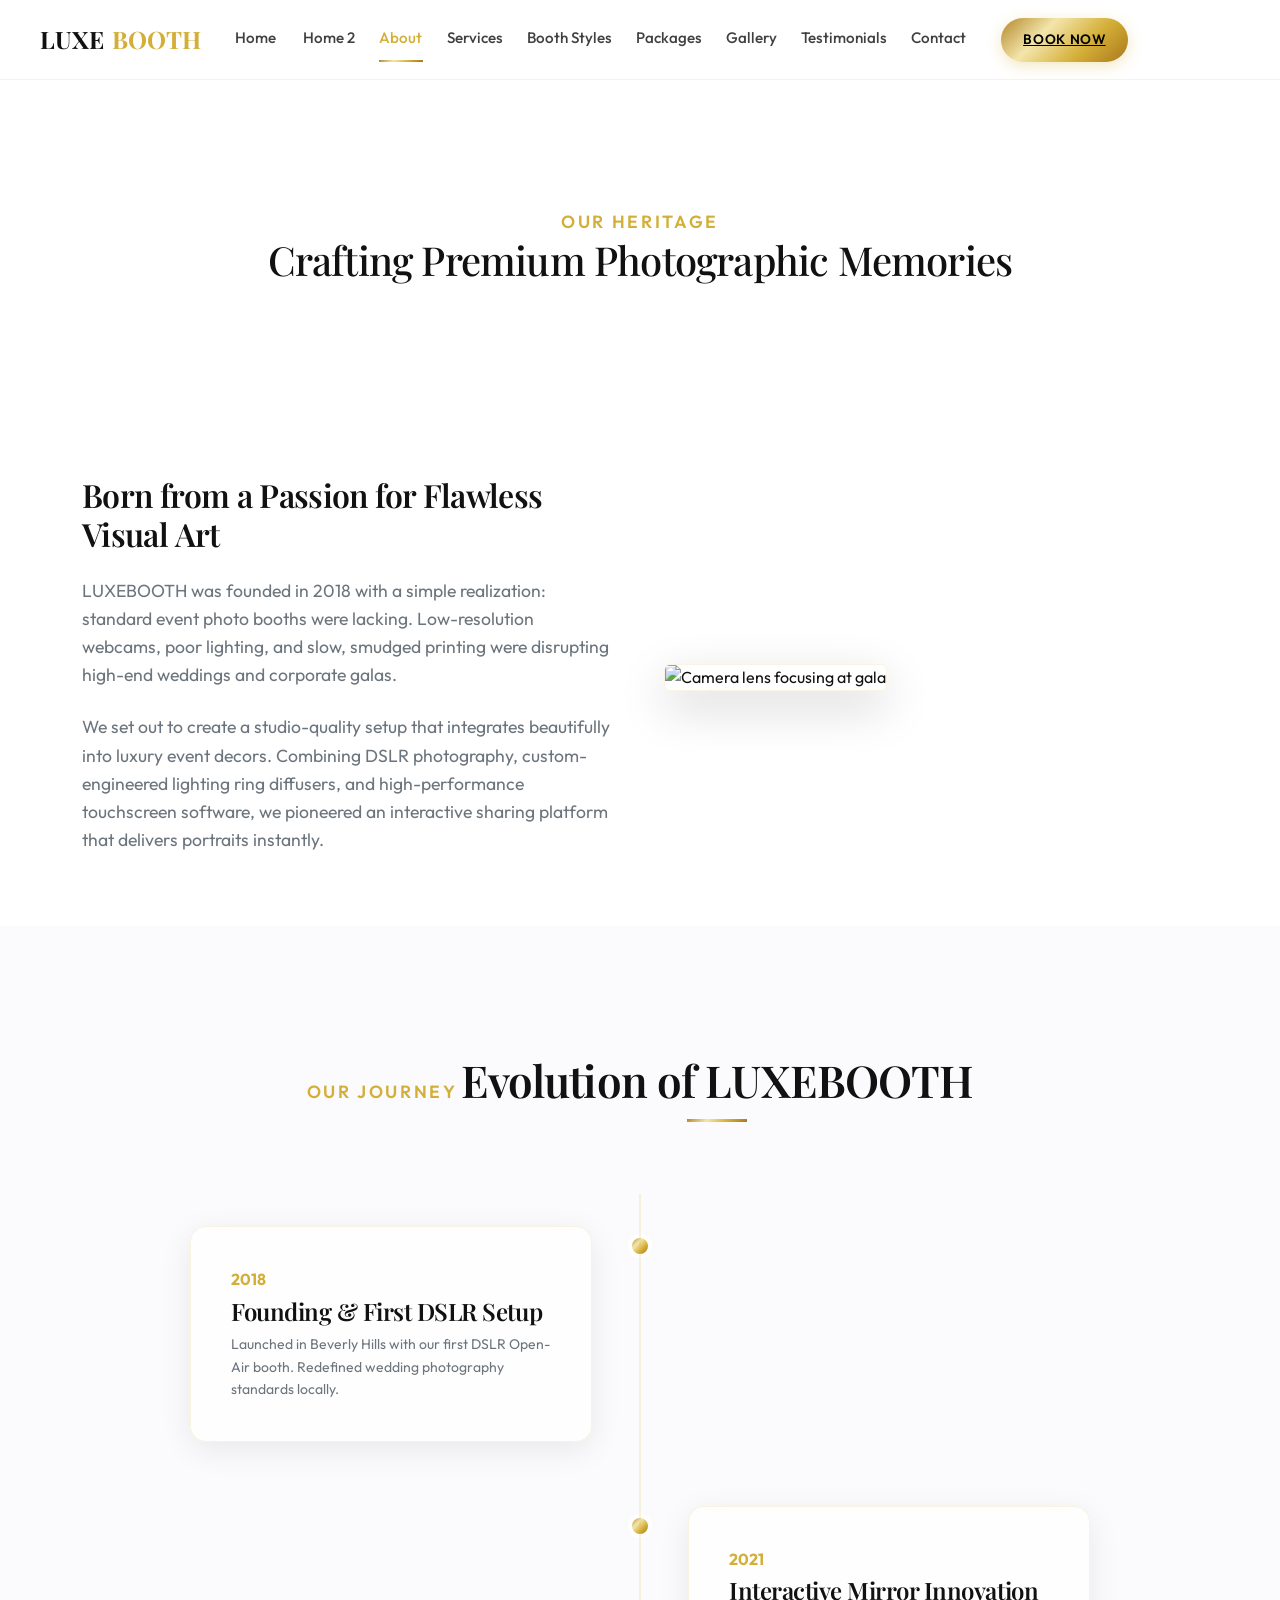
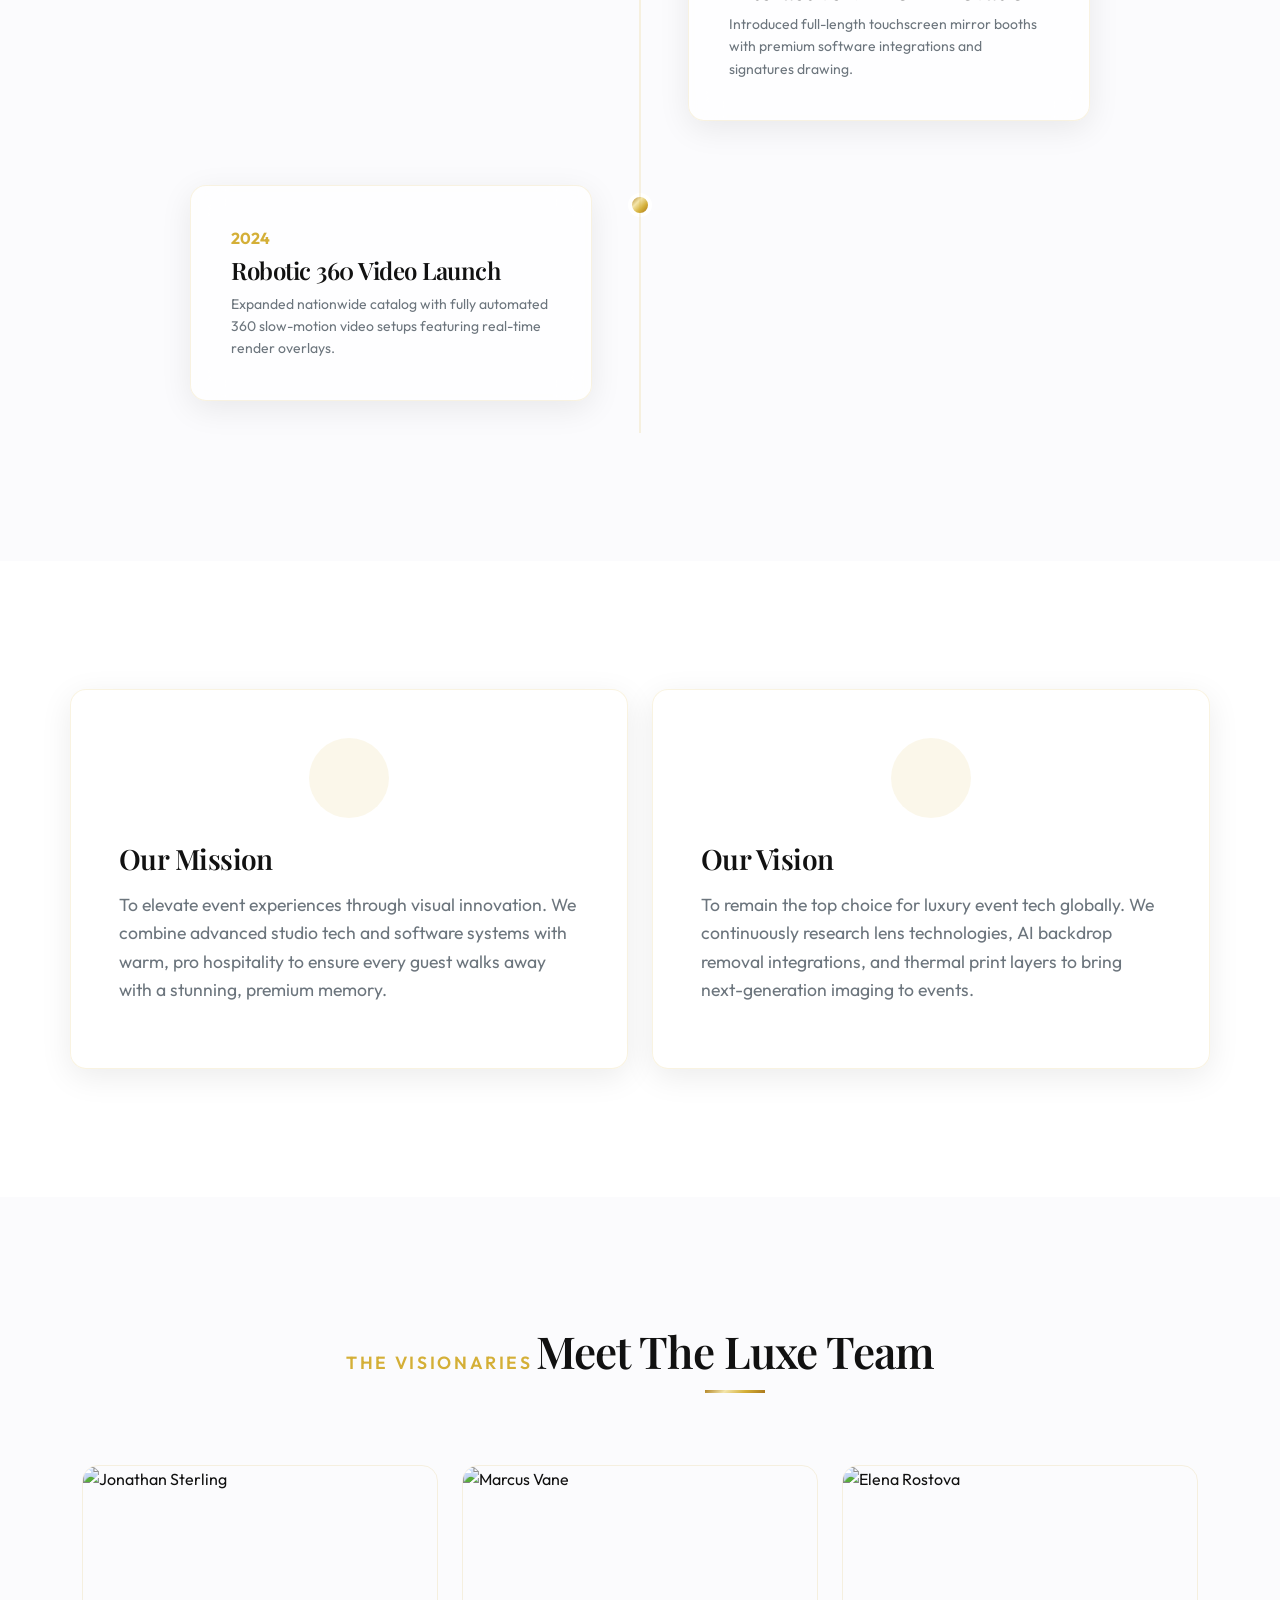
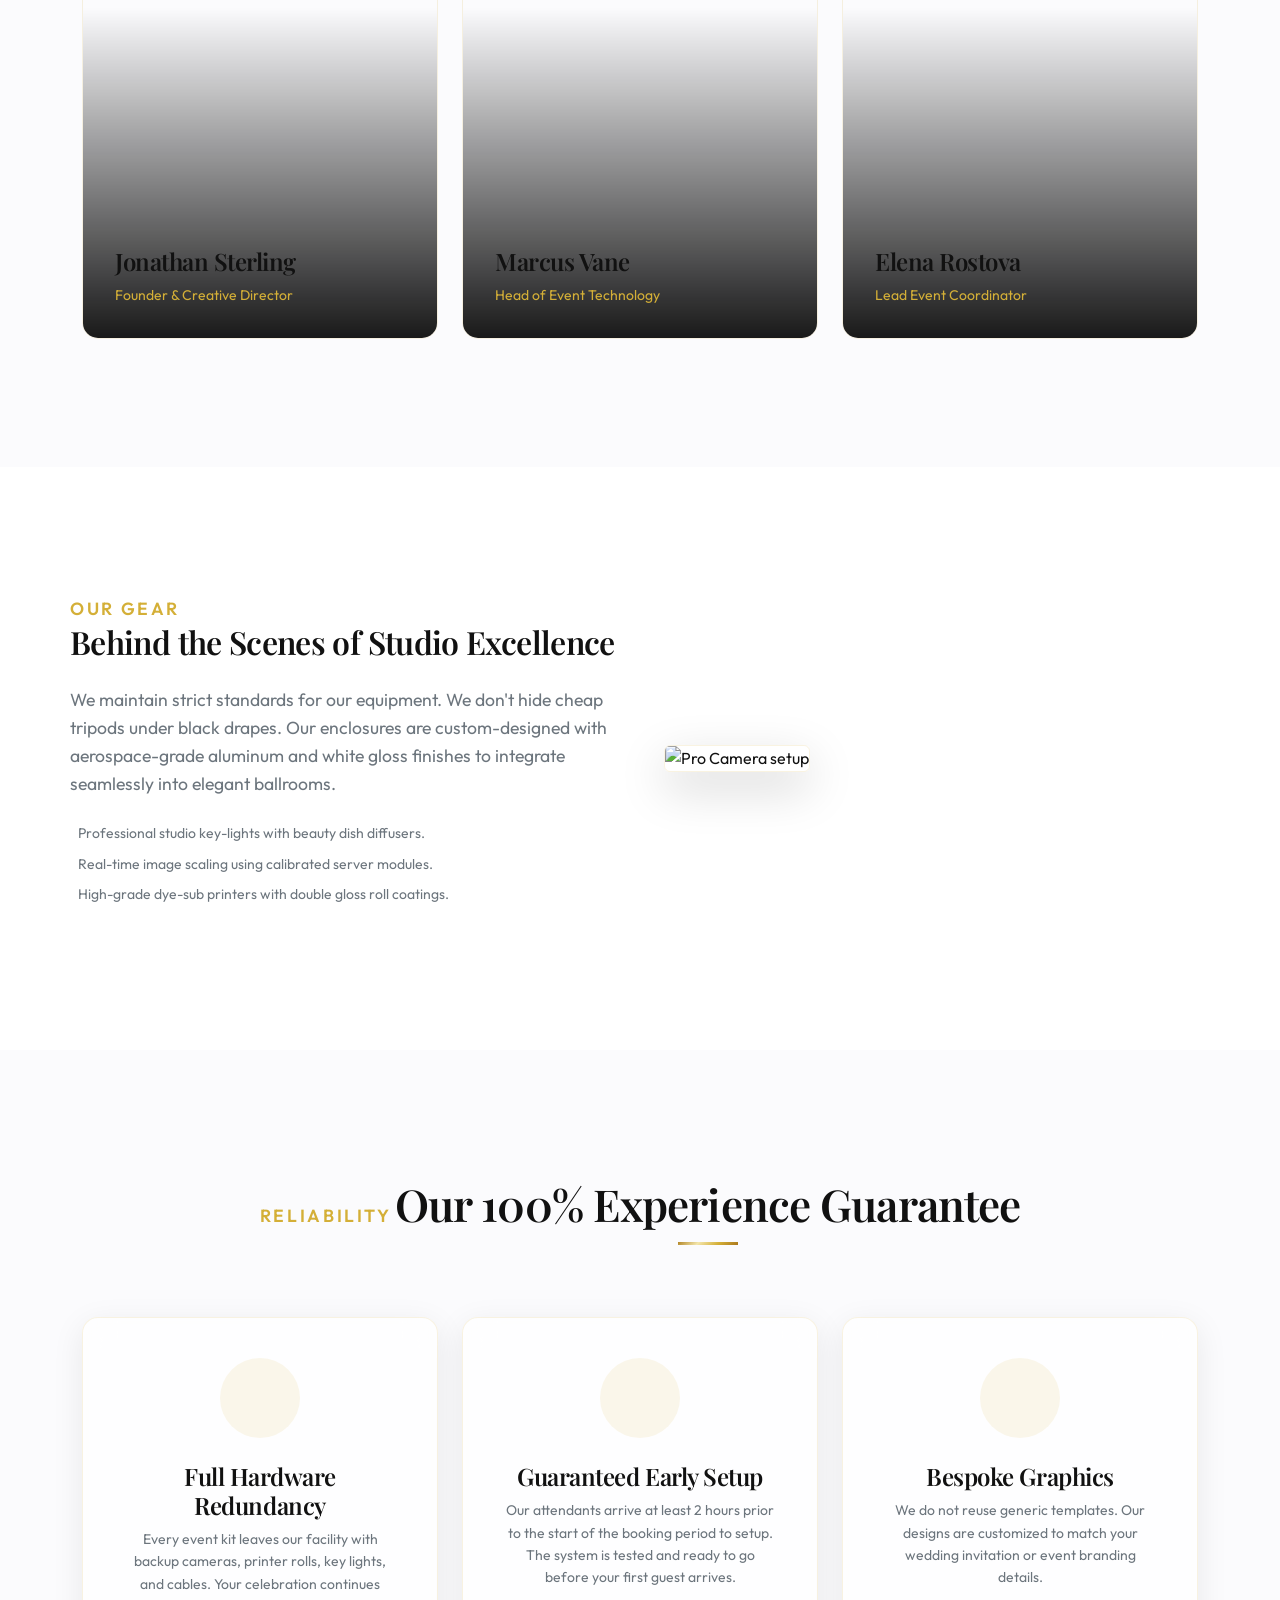
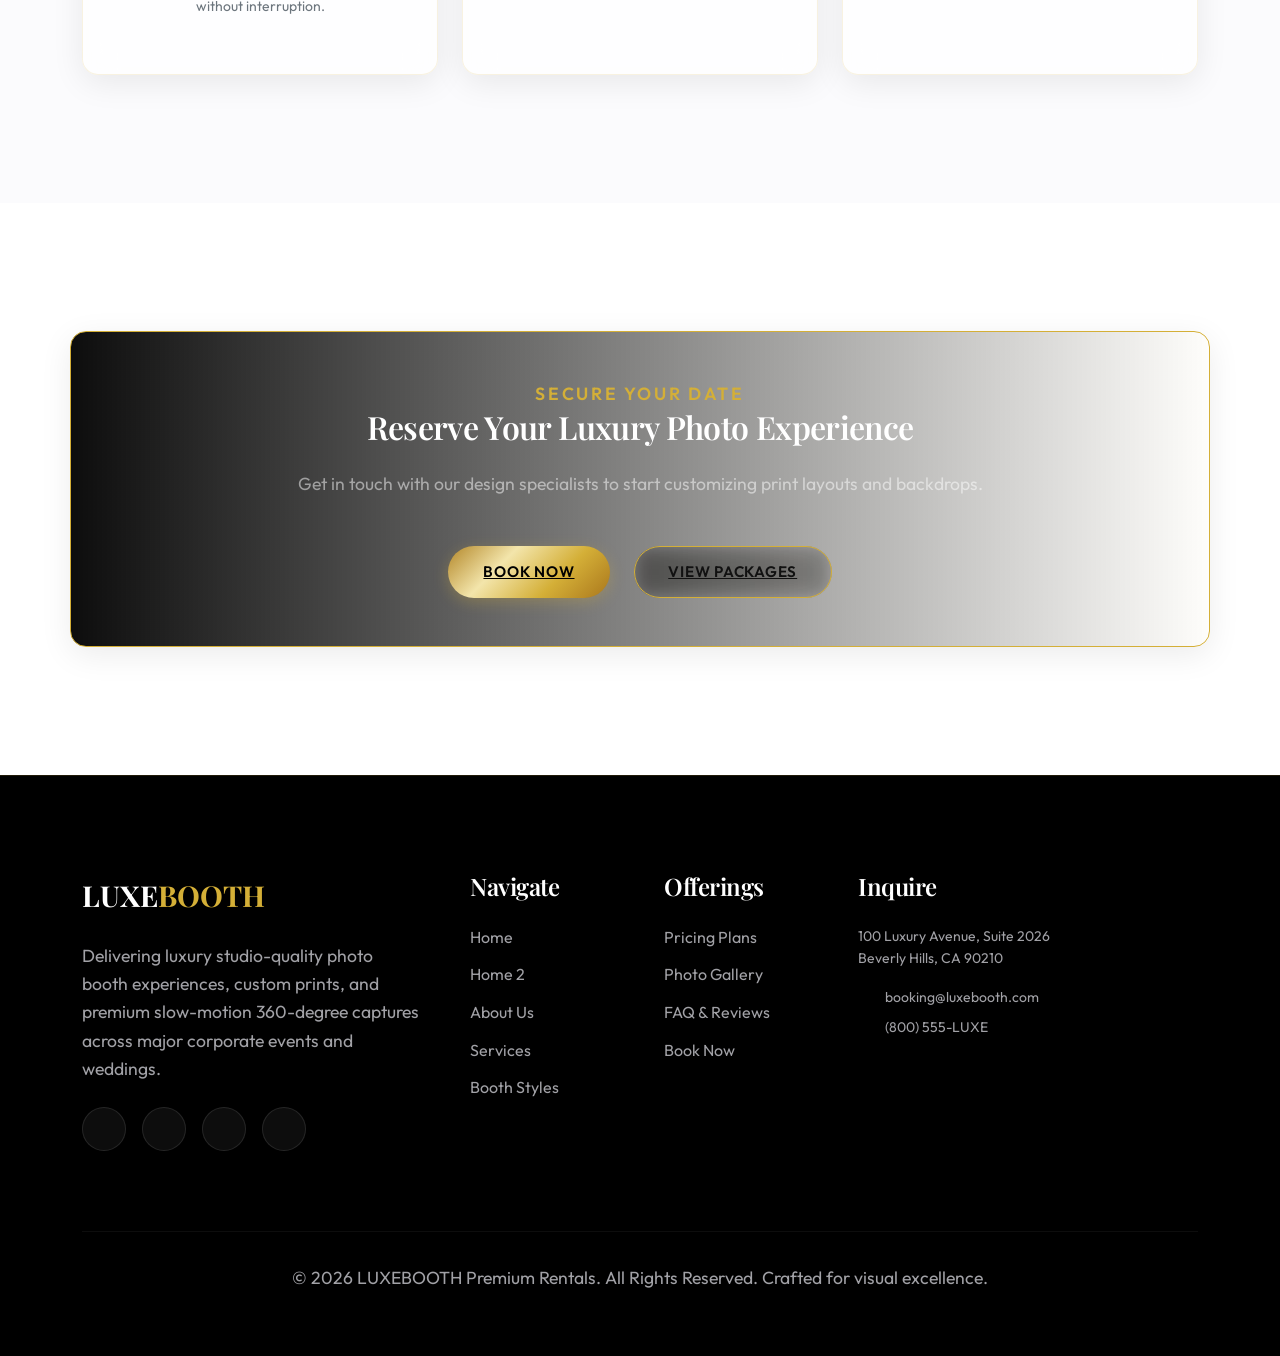
==== about.html @ f750d662 "SDV" ====
<!DOCTYPE html>
<html lang="en" dir="ltr">
<head>
  <meta charset="UTF-8">
  <meta name="viewport" content="width=device-width, initial-scale=1.0">
  <title>About Us | LUXEBOOTH Premium Photo Booths</title>
  <meta name="description" content="Learn more about our luxury brand. Bringing high-fidelity DSLR photography, bespoke layouts, and premium host services to elite global events.">
  <link rel="icon" type="image/svg+xml" href="data:image/svg+xml,<svg xmlns=%22http://www.w3.org/2000/svg%22 viewBox=%220 0 24 24%22 fill=%22none%22 stroke=%22%23d4af37%22 stroke-width=%222%22 stroke-linecap=%22round%22 stroke-linejoin=%22round%22><path d=%22M14.5 4h-5L7 7H4a2 2 0 0 0-2 2v9a2 2 0 0 0 2 2h16a2 2 0 0 0 2-2V9a2 2 0 0 0-2-2h-3l-2.5-3z%22/><circle cx=%2212%22 cy=%2213%22 r=%223%22/></svg>">
  
  <!-- CSS Library CDNs -->
  <link href="https://cdn.jsdelivr.net/npm/bootstrap@5.3.3/dist/css/bootstrap.min.css" rel="stylesheet">
  <link href="https://cdn.jsdelivr.net/npm/aos@2.3.4/dist/aos.css" rel="stylesheet">
  <link href="https://cdn.jsdelivr.net/npm/swiper@11.1.1/swiper-bundle.min.css" rel="stylesheet">
  
  <!-- Core Styles -->
  <link href="css/style.css" rel="stylesheet">
  
  <style>
    .team-member-card {
      position: relative;
      border-radius: var(--border-radius-lg);
      border: 1px solid var(--border-glass);
      overflow: hidden;
      aspect-ratio: 3/4;
    }
    .team-member-card img {
      width: 100%;
      height: 100%;
      object-fit: cover;
      transition: var(--transition-smooth);
    }
    .team-member-overlay {
      position: absolute;
      top: 0;
      left: 0;
      width: 100%;
      height: 100%;
      background: linear-gradient(to top, rgba(0,0,0,0.9), transparent 70%);
      display: flex;
      flex-direction: column;
      justify-content: flex-end;
      padding: 2rem;
      color: #ffffff;
      transition: var(--transition-smooth);
    }
    .team-member-card:hover img {
      transform: scale(1.05);
    }
    .team-member-card:hover .team-member-overlay {
      background: linear-gradient(to top, rgba(0,0,0,0.95), rgba(212,175,55,0.1) 80%);
    }
  </style>
</head>
<body>

  <header class="premium-header">
    <div class="nav-container">
      <a href="index.html" class="brand-logo">
        <i data-lucide="camera"></i> LUXE<span>BOOTH</span>
      </a>

      <!-- Navigation Order: Home, Home 2, About, Services, Booth Styles, Packages, Gallery, Testimonials, Contact -->
      <nav>
        <ul class="nav-menu">
          <li><a href="index.html" class="nav-link active">Home</a></li>
          <li><a href="home2.html" class="nav-link">Home 2</a></li>
          <li><a href="about.html" class="nav-link">About</a></li>
          <li><a href="services.html" class="nav-link">Services</a></li>
          <li><a href="booth-styles.html" class="nav-link">Booth Styles</a></li>
          <li><a href="pricing.html" class="nav-link">Packages</a></li>
          <li><a href="gallery.html" class="nav-link">Gallery</a></li>
          <li><a href="faq.html" class="nav-link">Testimonials</a></li>
          <li><a href="contact.html" class="nav-link">Contact</a></li>
          <!-- Mobile & Tablet menu controls -->
          <li class="mobile-menu-controls">
            <button class="icon-btn theme-toggle" aria-label="Toggle Dark/Light Mode">
              <i data-lucide="moon"></i>
            </button>
            <button class="icon-btn rtl-toggle" aria-label="Toggle RTL Alignment">
              <i data-lucide="arrow-left-right"></i>
            </button>
            <a href="contact.html" class="btn-gold-primary">Book Now</a>
          </li>
        </ul>
      </nav>

      <!-- Header controls for Desktop -->
      <div class="header-controls">
        <div class="header-ctas">
          <a href="contact.html" class="btn-gold-primary">Book Now</a>
        </div>
        <button class="icon-btn theme-toggle" aria-label="Toggle Dark/Light Mode">
          <i data-lucide="moon"></i>
        </button>
        <button class="icon-btn rtl-toggle" aria-label="Toggle RTL Alignment">
          <i data-lucide="arrow-left-right"></i>
        </button>
        <button id="hamburger" class="hamburger-menu" aria-label="Open Mobile Menu">
          <span></span>
          <span></span>
          <span></span>
        </button>
      </div>
    </div>
  </header>

  <!-- ==========================================================================
       ABOUT HERO
       ========================================================================== -->
  <section class="section-padding container text-center" style="margin-top: var(--nav-height);">
    <div class="section-header" data-aos="fade-up">
      <span class="section-subtitle">Our Heritage</span>
      <h1 class="h1">Crafting Premium Photographic Memories</h1>
    </div>
  </section>

  <!-- ==========================================================================
       1. BRAND STORY
       ========================================================================== -->
  <section class="container mb-5">
    <div class="row align-items-center g-5">
      <div class="col-lg-6" data-aos="fade-right">
        <h2 class="text-start mb-4">Born from a Passion for Flawless Visual Art</h2>
        <p class="text-secondary mb-4">LUXEBOOTH was founded in 2018 with a simple realization: standard event photo booths were lacking. Low-resolution webcams, poor lighting, and slow, smudged printing were disrupting high-end weddings and corporate galas.</p>
        <p class="text-secondary mb-4">We set out to create a studio-quality setup that integrates beautifully into luxury event decors. Combining DSLR photography, custom-engineered lighting ring diffusers, and high-performance touchscreen software, we pioneered an interactive sharing platform that delivers portraits instantly.</p>
      </div>
      <div class="col-lg-6" data-aos="fade-left">
        <img src="https://images.unsplash.com/photo-1542751371-adc38448a05e?auto=format&fit=crop&w=800&q=80" alt="Camera lens focusing at gala" class="img-fluid rounded shadow-lg" style="border: 1px solid var(--border-glass);">
      </div>
    </div>
  </section>

  <!-- ==========================================================================
       2. COMPANY TIMELINE
       ========================================================================== -->
  <section class="section-padding bg-light-dark" style="background: var(--bg-secondary);">
    <div class="container">
      <div class="section-header" data-aos="fade-up">
        <span class="section-subtitle">Our Journey</span>
        <h2>Evolution of LUXEBOOTH</h2>
      </div>

      <div class="timeline-vertical">
        <!-- Milestone 1 -->
        <div class="timeline-step left" data-aos="fade-right">
          <div class="timeline-marker"></div>
          <div class="floating-glass-card d-inline-block text-start">
            <span class="text-gold fw-bold d-block mb-1" style="color: var(--gold-primary);">2018</span>
            <h4>Founding & First DSLR Setup</h4>
            <p class="small text-secondary m-0">Launched in Beverly Hills with our first DSLR Open-Air booth. Redefined wedding photography standards locally.</p>
          </div>
        </div>
        <!-- Milestone 2 -->
        <div class="timeline-step right" data-aos="fade-left">
          <div class="timeline-marker"></div>
          <div class="floating-glass-card d-inline-block text-start">
            <span class="text-gold fw-bold d-block mb-1" style="color: var(--gold-primary);">2021</span>
            <h4>Interactive Mirror Innovation</h4>
            <p class="small text-secondary m-0">Introduced full-length touchscreen mirror booths with premium software integrations and signatures drawing.</p>
          </div>
        </div>
        <!-- Milestone 3 -->
        <div class="timeline-step left" data-aos="fade-right">
          <div class="timeline-marker"></div>
          <div class="floating-glass-card d-inline-block text-start">
            <span class="text-gold fw-bold d-block mb-1" style="color: var(--gold-primary);">2024</span>
            <h4>Robotic 360 Video Launch</h4>
            <p class="small text-secondary m-0">Expanded nationwide catalog with fully automated 360 slow-motion video setups featuring real-time render overlays.</p>
          </div>
        </div>
      </div>
    </div>
  </section>

  <!-- ==========================================================================
       3. MISSION & VISION
       ========================================================================== -->
  <section class="section-padding container">
    <div class="row g-4 justify-content-center">
      <div class="col-md-6" data-aos="fade-right">
        <div class="floating-glass-card h-100 p-5">
          <div class="category-icon mb-4"><i data-lucide="target"></i></div>
          <h3>Our Mission</h3>
          <p class="text-secondary mt-3">To elevate event experiences through visual innovation. We combine advanced studio tech and software systems with warm, pro hospitality to ensure every guest walks away with a stunning, premium memory.</p>
        </div>
      </div>
      <div class="col-md-6" data-aos="fade-left">
        <div class="floating-glass-card h-100 p-5">
          <div class="category-icon mb-4"><i data-lucide="eye"></i></div>
          <h3>Our Vision</h3>
          <p class="text-secondary mt-3">To remain the top choice for luxury event tech globally. We continuously research lens technologies, AI backdrop removal integrations, and thermal print layers to bring next-generation imaging to events.</p>
        </div>
      </div>
    </div>
  </section>

  <!-- ==========================================================================
       4. MEET THE TEAM
       ========================================================================== -->
  <section class="section-padding bg-light-dark" style="background: var(--bg-secondary);">
    <div class="container">
      <div class="section-header" data-aos="fade-up">
        <span class="section-subtitle">The Visionaries</span>
        <h2>Meet The Luxe Team</h2>
      </div>

      <div class="row g-4 justify-content-center">
        <!-- Team 1 -->
        <div class="col-lg-4 col-md-6" data-aos="fade-up" data-aos-delay="100">
          <div class="team-member-card">
            <img src="https://images.unsplash.com/photo-1507679799987-c73779587ccf?auto=format&fit=crop&w=600&q=80" alt="Jonathan Sterling">
            <div class="team-member-overlay">
              <h4>Jonathan Sterling</h4>
              <p class="small text-gold m-0" style="color: var(--gold-primary);">Founder & Creative Director</p>
            </div>
          </div>
        </div>
        <!-- Team 2 -->
        <div class="col-lg-4 col-md-6" data-aos="fade-up" data-aos-delay="200">
          <div class="team-member-card">
            <img src="https://images.unsplash.com/photo-1542751371-adc38448a05e?auto=format&fit=crop&w=600&q=80" alt="Marcus Vane">
            <div class="team-member-overlay">
              <h4>Marcus Vane</h4>
              <p class="small text-gold m-0" style="color: var(--gold-primary);">Head of Event Technology</p>
            </div>
          </div>
        </div>
        <!-- Team 3 -->
        <div class="col-lg-4 col-md-6" data-aos="fade-up" data-aos-delay="300">
          <div class="team-member-card">
            <img src="https://images.unsplash.com/photo-1554080353-a576cf803bda?auto=format&fit=crop&w=600&q=80" alt="Elena Rostova">
            <div class="team-member-overlay">
              <h4>Elena Rostova</h4>
              <p class="small text-gold m-0" style="color: var(--gold-primary);">Lead Event Coordinator</p>
            </div>
          </div>
        </div>
      </div>
    </div>
  </section>

  <!-- ==========================================================================
       5. BEHIND THE SCENES
       ========================================================================== -->
  <section class="section-padding container">
    <div class="row align-items-center g-5">
      <div class="col-lg-6" data-aos="fade-right">
        <span class="section-subtitle">Our Gear</span>
        <h2 class="text-start mb-4">Behind the Scenes of Studio Excellence</h2>
        <p class="text-secondary mb-4">We maintain strict standards for our equipment. We don't hide cheap tripods under black drapes. Our enclosures are custom-designed with aerospace-grade aluminum and white gloss finishes to integrate seamlessly into elegant ballrooms.</p>
        
        <ul class="list-unstyled text-secondary small">
          <li class="mb-2"><i data-lucide="check" class="text-gold me-2" style="width: 16px; color: var(--gold-primary);"></i> Professional studio key-lights with beauty dish diffusers.</li>
          <li class="mb-2"><i data-lucide="check" class="text-gold me-2" style="width: 16px; color: var(--gold-primary);"></i> Real-time image scaling using calibrated server modules.</li>
          <li><i data-lucide="check" class="text-gold me-2" style="width: 16px; color: var(--gold-primary);"></i> High-grade dye-sub printers with double gloss roll coatings.</li>
        </ul>
      </div>
      <div class="col-lg-6" data-aos="fade-left">
        <img src="https://images.unsplash.com/photo-1554080353-a576cf803bda?auto=format&fit=crop&w=800&q=80" alt="Pro Camera setup" class="img-fluid rounded shadow-lg" style="border: 1px solid var(--border-glass);">
      </div>
    </div>
  </section>

  <!-- ==========================================================================
       6. WHY CLIENTS LOVE US (GUARANTEES)
       ========================================================================== -->
  <section class="section-padding bg-light-dark" style="background: var(--bg-secondary);">
    <div class="container">
      <div class="section-header" data-aos="fade-up">
        <span class="section-subtitle">Reliability</span>
        <h2>Our 100% Experience Guarantee</h2>
      </div>

      <div class="row g-4 justify-content-center">
        <!-- Guarantee 1 -->
        <div class="col-md-4" data-aos="fade-up" data-aos-delay="100">
          <div class="floating-glass-card h-100 text-center">
            <div class="category-icon mb-4" style="background: rgba(212,175,55,0.1); color: var(--gold-primary);"><i data-lucide="shield-check"></i></div>
            <h4>Full Hardware Redundancy</h4>
            <p class="small text-secondary">Every event kit leaves our facility with backup cameras, printer rolls, key lights, and cables. Your celebration continues without interruption.</p>
          </div>
        </div>
        <!-- Guarantee 2 -->
        <div class="col-md-4" data-aos="fade-up" data-aos-delay="200">
          <div class="floating-glass-card h-100 text-center">
            <div class="category-icon mb-4" style="background: rgba(212,175,55,0.1); color: var(--gold-primary);"><i data-lucide="clock"></i></div>
            <h4>Guaranteed Early Setup</h4>
            <p class="small text-secondary">Our attendants arrive at least 2 hours prior to the start of the booking period to setup. The system is tested and ready to go before your first guest arrives.</p>
          </div>
        </div>
        <!-- Guarantee 3 -->
        <div class="col-md-4" data-aos="fade-up" data-aos-delay="300">
          <div class="floating-glass-card h-100 text-center">
            <div class="category-icon mb-4" style="background: rgba(212,175,55,0.1); color: var(--gold-primary);"><i data-lucide="sparkles"></i></div>
            <h4>Bespoke Graphics</h4>
            <p class="small text-secondary">We do not reuse generic templates. Our designs are customized to match your wedding invitation or event branding details.</p>
          </div>
        </div>
      </div>
    </div>
  </section>

  <!-- ==========================================================================
       7. FINAL CTA
       ========================================================================== -->
  <section class="section-padding container text-center">
    <div class="floating-glass-card p-5" data-aos="zoom-in" style="background: linear-gradient(to right, rgba(0,0,0,0.95), rgba(212,175,55,0.02)); border: 1px solid var(--gold-primary);">
      <span class="section-subtitle">Secure Your Date</span>
      <h2 class="text-white mb-4">Reserve Your Luxury Photo Experience</h2>
      <p class="text-white-50 mb-5 max-width-600 mx-auto">Get in touch with our design specialists to start customizing print layouts and backdrops.</p>
      <div class="button-group">
        <a href="contact.html" class="btn-gold-primary">Book Now</a>
        <a href="pricing.html" class="btn-glass-secondary">View Packages</a>
      </div>
    </div>
  </section>

  <!-- ==========================================================================
       11. PREMIUM FOOTER
       ========================================================================== -->
  <footer class="premium-footer">
    <div class="container">
      <div class="row g-5">
        <div class="col-lg-4 col-md-6">
          <a href="index.html" class="footer-logo">
            <i data-lucide="camera"></i> LUXE<span>BOOTH</span>
          </a>
          <p class="mb-4">Delivering luxury studio-quality photo booth experiences, custom prints, and premium slow-motion 360-degree captures across major corporate events and weddings.</p>
          <div class="social-links">
            <a href="#" class="social-icon" aria-label="Instagram"><i data-lucide="instagram"></i></a>
            <a href="#" class="social-icon" aria-label="Facebook"><i data-lucide="facebook"></i></a>
            <a href="#" class="social-icon" aria-label="Twitter"><i data-lucide="twitter"></i></a>
            <a href="#" class="social-icon" aria-label="Linkedin"><i data-lucide="linkedin"></i></a>
          </div>
        </div>
        <div class="col-lg-2 col-md-6">
          <h4>Navigate</h4>
          <ul class="footer-links">
            <li><a href="index.html">Home</a></li>
            <li><a href="home2.html">Home 2</a></li>
            <li><a href="about.html">About Us</a></li>
            <li><a href="services.html">Services</a></li>
            <li><a href="booth-styles.html">Booth Styles</a></li>
          </ul>
        </div>
        <div class="col-lg-2 col-md-6">
          <h4>Offerings</h4>
          <ul class="footer-links">
            <li><a href="pricing.html">Pricing Plans</a></li>
            <li><a href="gallery.html">Photo Gallery</a></li>
            <li><a href="faq.html">FAQ & Reviews</a></li>
            <li><a href="contact.html">Book Now</a></li>
          </ul>
        </div>
        <div class="col-lg-4 col-md-6">
          <h4>Inquire</h4>
          <p class="small mb-3">100 Luxury Avenue, Suite 2026<br>Beverly Hills, CA 90210</p>
          <p class="small mb-2"><i data-lucide="mail" class="d-inline-block me-2 align-middle text-gold" style="width: 16px; color: var(--gold-primary);"></i> booking@luxebooth.com</p>
          <p class="small"><i data-lucide="phone" class="d-inline-block me-2 align-middle text-gold" style="width: 16px; color: var(--gold-primary);"></i> (800) 555-LUXE</p>
        </div>
      </div>
      <div class="footer-bottom">
        <p>&copy; 2026 LUXEBOOTH Premium Rentals. All Rights Reserved. Crafted for visual excellence.</p>
      </div>
    </div>
  </footer>

  <!-- Scripts -->
  <script src="https://cdn.jsdelivr.net/npm/bootstrap@5.3.3/dist/js/bootstrap.bundle.min.js"></script>
  <script src="https://cdn.jsdelivr.net/npm/aos@2.3.4/dist/aos.js"></script>
  <script src="https://cdn.jsdelivr.net/npm/swiper@11.1.1/swiper-bundle.min.js"></script>
  <script src="https://cdnjs.cloudflare.com/ajax/libs/gsap/3.12.5/gsap.min.js"></script>
  <script src="https://cdn.jsdelivr.net/npm/lucide@0.372.0/dist/umd/lucide.min.js"></script>
  <script src="js/main.js"></script>
  
  <script>
    if (typeof lucide !== 'undefined') {
      lucide.createIcons();
    }
  </script>
</body>
</html>
---- css/style.css ----
/*
 * PHOTO BOOTH RENTAL FOR EVENTS - CORE STYLESHEET (2026 PREMIUM DESIGN)
 * Fonts: Outfit (Sans-serif) & Playfair Display (Serif)
 */

@import url('https://fonts.googleapis.com/css2?family=Outfit:wght@300;400;500;600;700&family=Playfair+Display:ital,wght@0,400;0,600;0,700;1,400&display=swap');

/* ==========================================================================
   1. DESIGN SYSTEM VARIABLES
   ========================================================================== */
:root {
  /* Fonts */
  --font-heading: 'Playfair Display', Georgia, serif;
  --font-body: 'Outfit', sans-serif;

  /* Color Palette - Light Mode */
  --bg-primary: #ffffff;
  --bg-secondary: #fbfbfd;
  --bg-card: #ffffff;
  --text-primary: #111111;
  --text-secondary: #515154;
  --text-muted: #86868b;
  
  /* Luxury Gold Details */
  --gold-primary: #d4af37;
  --gold-dark: #aa771c;
  --gold-light: #f3e5ab;
  --gold-gradient: linear-gradient(135deg, #b38728, #f3e5ab, #d4af37, #aa771c);
  --gold-glow: rgba(212, 175, 55, 0.3);

  /* Glassmorphism Variables */
  --bg-glass: rgba(255, 255, 255, 0.75);
  --border-glass: rgba(212, 175, 55, 0.15);
  --shadow-glass: 0 8px 32px 0 rgba(0, 0, 0, 0.08);
  --blur-glass: 16px;

  /* System */
  --transition-smooth: all 0.4s cubic-bezier(0.16, 1, 0.3, 1);
  --border-radius-lg: 16px;
  --border-radius-sm: 8px;
  --nav-height: 80px;
}

/* Dark Mode Variables Override */
body.dark-mode {
  --bg-primary: #000000;
  --bg-secondary: #000000;
  --bg-card: #000000;
  --text-primary: #ffffff;
  --text-secondary: #ffffff;
  --text-muted: #ffffff;

  /* Premium Glass for Dark Mode (No Gray Panels allowed) */
  --bg-glass: rgba(0, 0, 0, 0.85);
  --border-glass: rgba(212, 175, 55, 0.3);
  --shadow-glass: 0 8px 32px 0 rgba(0, 0, 0, 0.5);
  --gold-glow: rgba(212, 175, 55, 0.5);
}

/* Ensure all text helper classes display as white in dark mode */
body.dark-mode .text-secondary,
body.dark-mode .text-muted,
body.dark-mode .text-white-50,
body.dark-mode .text-black-50,
body.dark-mode p.text-secondary,
body.dark-mode p.text-muted,
body.dark-mode span.text-secondary,
body.dark-mode span.text-muted,
body.dark-mode div.text-secondary,
body.dark-mode div.text-muted,
body.dark-mode li.text-secondary,
body.dark-mode li.text-muted {
  color: #ffffff !important;
}

/* ==========================================================================
   2. CORE GLOBAL STYLES
   ========================================================================== */
* {
  box-sizing: border-box;
  margin: 0;
  padding: 0;
}

html {
  scroll-behavior: smooth;
  overflow-x: hidden;
}

body {
  font-family: var(--font-body);
  background-color: var(--bg-primary);
  color: var(--text-primary);
  line-height: 1.6;
  -webkit-font-smoothing: antialiased;
  transition: background-color 0.5s ease, color 0.5s ease;
  overflow-x: hidden;
}

/* Text Selection */
::selection {
  background-color: var(--gold-primary);
  color: #000000;
}

/* Scrollbar customization */
::-webkit-scrollbar {
  width: 8px;
}
::-webkit-scrollbar-track {
  background: var(--bg-primary);
}
::-webkit-scrollbar-thumb {
  background: var(--gold-primary);
  border-radius: 4px;
}

/* ==========================================================================
   3. TYPOGRAPHY SYSTEM
   ========================================================================== */
h1, h2, h3, h4, h5, h6 {
  font-family: var(--font-heading);
  font-weight: 600;
  letter-spacing: -0.02em;
  color: var(--text-primary);
}

h1 {
  font-size: 3.5rem;
  line-height: 1.2;
  text-align: center;
  margin-bottom: 1.5rem;
}

/* Center odd layouts title styling */
.section-header {
  max-width: 800px;
  margin: 0 auto 4rem auto;
  text-align: center;
}

.section-header h2 {
  font-size: 2.75rem;
  position: relative;
  display: inline-block;
  padding-bottom: 15px;
}

.section-header h2::after {
  content: '';
  position: absolute;
  bottom: 0;
  left: 50%;
  transform: translateX(-50%);
  width: 60px;
  height: 3px;
  background: var(--gold-gradient);
}

.section-subtitle {
  font-family: var(--font-body);
  font-size: 1.1rem;
  color: var(--gold-primary);
  text-transform: uppercase;
  letter-spacing: 0.15em;
  font-weight: 600;
  margin-bottom: 0.5rem;
}

p {
  color: var(--text-secondary);
  font-size: 1.1rem;
}

/* ==========================================================================
   4. PREMIUM BUTTONS SYSTEM
   ========================================================================== */
.btn-gold-primary {
  display: inline-flex;
  align-items: center;
  justify-content: center;
  padding: 0.85rem 2.2rem;
  font-family: var(--font-body);
  font-weight: 600;
  font-size: 0.95rem;
  letter-spacing: 0.05em;
  text-transform: uppercase;
  color: #000000 !important;
  background: var(--gold-gradient);
  border: none;
  border-radius: 50px;
  cursor: pointer;
  position: relative;
  overflow: hidden;
  z-index: 1;
  box-shadow: 0 4px 15px var(--gold-glow);
  transition: var(--transition-smooth);
}

.btn-gold-primary::before {
  content: '';
  position: absolute;
  top: 0;
  left: -100%;
  width: 100%;
  height: 100%;
  background: linear-gradient(
    90deg,
    transparent,
    rgba(255, 255, 255, 0.4),
    transparent
  );
  transition: 0.5s;
  z-index: -1;
}

.btn-gold-primary:hover {
  transform: translateY(-3px) scale(1.03);
  box-shadow: 0 8px 25px var(--gold-glow);
}

.btn-gold-primary:hover::before {
  left: 100%;
}

.btn-glass-secondary {
  display: inline-flex;
  align-items: center;
  justify-content: center;
  padding: 0.8rem 2.1rem;
  font-family: var(--font-body);
  font-weight: 600;
  font-size: 0.95rem;
  letter-spacing: 0.05em;
  text-transform: uppercase;
  color: var(--text-primary) !important;
  background: rgba(255, 255, 255, 0.05);
  border: 1px solid var(--gold-primary);
  border-radius: 50px;
  cursor: pointer;
  backdrop-filter: blur(10px);
  -webkit-backdrop-filter: blur(10px);
  transition: var(--transition-smooth);
}

.btn-glass-secondary:hover {
  background: var(--gold-gradient);
  color: #000000 !important;
  border-color: transparent;
  transform: translateY(-3px) scale(1.03);
  box-shadow: 0 8px 25px var(--gold-glow);
}

.button-group {
  display: flex;
  gap: 1.5rem;
  justify-content: center;
  flex-wrap: wrap;
}

/* ==========================================================================
   5. HEADER & NAVIGATION (GLASSMORPHISM)
   ========================================================================== */
header.premium-header {
  position: fixed;
  top: 0;
  left: 0;
  width: 100%;
  height: var(--nav-height);
  z-index: 1000;
  background: var(--bg-glass);
  backdrop-filter: blur(var(--blur-glass));
  -webkit-backdrop-filter: blur(var(--blur-glass));
  border-bottom: 1px solid var(--border-glass);
  transition: var(--transition-smooth);
}

header.premium-header.scrolled {
  height: 70px;
  box-shadow: var(--shadow-glass);
}

.nav-container {
  max-width: 1400px;
  height: 100%;
  margin: 0 auto;
  padding: 0 2rem;
  display: flex;
  align-items: center;
  justify-content: space-between;
}

.brand-logo {
  font-family: var(--font-heading);
  font-size: 1.5rem;
  font-weight: 700;
  text-decoration: none;
  color: var(--text-primary);
  display: flex;
  align-items: center;
  gap: 0.5rem;
}

.brand-logo span {
  color: var(--gold-primary);
}

.nav-menu {
  display: flex;
  list-style: none;
  gap: 1.5rem;
  margin: 0;
  padding: 0;
  align-items: center;
}

.nav-link {
  font-family: var(--font-body);
  font-size: 0.95rem;
  font-weight: 500;
  text-decoration: none;
  color: var(--text-primary);
  opacity: 0.8;
  position: relative;
  padding: 0.5rem 0;
  transition: var(--transition-smooth);
}

.nav-link:hover,
.nav-link.active {
  opacity: 1;
  color: var(--gold-primary);
}

.nav-link::after {
  content: '';
  position: absolute;
  bottom: 0;
  left: 0;
  width: 0;
  height: 2px;
  background: var(--gold-gradient);
  transition: var(--transition-smooth);
}

.nav-link:hover::after,
.nav-link.active::after {
  width: 100%;
}

/* Controls Container for Theme, RTL and Hamburger */
.header-controls {
  display: flex;
  align-items: center;
  gap: 1rem;
}

.icon-btn {
  background: none;
  border: none;
  cursor: pointer;
  color: var(--text-primary);
  width: 44px;
  height: 44px;
  display: flex;
  align-items: center;
  justify-content: center;
  border-radius: 50%;
  transition: var(--transition-smooth);
}

.icon-btn:hover {
  background: rgba(212, 175, 55, 0.1);
  color: var(--gold-primary);
}

.header-ctas {
  display: flex;
  align-items: center;
  gap: 1rem;
}

.header-ctas .btn-gold-primary {
  padding: 0.6rem 1.4rem;
  font-size: 0.85rem;
}

.header-ctas .btn-glass-secondary {
  padding: 0.55rem 1.3rem;
  font-size: 0.85rem;
}

/* Mobile menu controls inside hamburger slide-out */
.mobile-menu-controls {
  display: none;
}

/* Mobile Hamburger Menu */
.hamburger-menu {
  display: none;
  flex-direction: column;
  justify-content: space-between;
  width: 24px;
  height: 18px;
  background: none;
  border: none;
  cursor: pointer;
  z-index: 1001;
}

.hamburger-menu span {
  display: block;
  width: 100%;
  height: 2px;
  background-color: var(--text-primary);
  transition: var(--transition-smooth);
}

/* Hamburger active transformations */
.hamburger-menu.active span:nth-child(1) {
  transform: translateY(8px) rotate(45deg);
}

.hamburger-menu.active span:nth-child(2) {
  opacity: 0;
}

.hamburger-menu.active span:nth-child(3) {
  transform: translateY(-8px) rotate(-45deg);
}

/* ==========================================================================
   6. RTL MODE CONFIGURATION
   ========================================================================== */
[dir="rtl"] body {
  text-align: right;
}

[dir="rtl"] .section-header h2::after {
  left: auto;
  right: 50%;
  transform: translateX(50%);
}

[dir="rtl"] .brand-logo {
  flex-direction: row-reverse;
}

[dir="rtl"] .nav-menu {
  flex-direction: row-reverse;
}

[dir="rtl"] .btn-gold-primary i,
[dir="rtl"] .btn-glass-secondary i {
  transform: scaleX(-1);
}

/* ==========================================================================
   7. PAGE SECTIONS COMMON STYLING & CARDS
   ========================================================================== */
.section-padding {
  padding: 8rem 0;
}

/* Cinematic Hero Styling */
.hero-cinema {
  position: relative;
  height: 100vh;
  min-height: 700px;
  display: flex;
  align-items: center;
  justify-content: center;
  overflow: hidden;
  color: #ffffff;
  text-align: center;
}

.hero-cinema-bg {
  position: absolute;
  top: 0;
  left: 0;
  width: 100%;
  height: 100%;
  z-index: -2;
  background-size: cover;
  background-position: center;
  transform: scale(1.05);
  transition: transform 10s ease-out;
}

.hero-cinema-overlay {
  position: absolute;
  top: 0;
  left: 0;
  width: 100%;
  height: 100%;
  z-index: -1;
  background: linear-gradient(to bottom, rgba(0, 0, 0, 0.4), rgba(0, 0, 0, 0.85));
}

.hero-content {
  z-index: 10;
  max-width: 900px;
  padding: 0 2rem;
}

.hero-subtitle {
  font-family: var(--font-body);
  color: var(--gold-primary);
  font-size: 1.25rem;
  letter-spacing: 0.2em;
  text-transform: uppercase;
  font-weight: 600;
  margin-bottom: 1.5rem;
}

.hero-title {
  font-size: 4.5rem;
  line-height: 1.1;
  margin-bottom: 2rem;
  color: #ffffff;
}

/* Floating Glass Cards */
.floating-glass-card {
  background: var(--bg-glass);
  border: 1px solid var(--border-glass);
  backdrop-filter: blur(var(--blur-glass));
  -webkit-backdrop-filter: blur(var(--blur-glass));
  border-radius: var(--border-radius-lg);
  padding: 2.5rem;
  box-shadow: var(--shadow-glass);
  transition: var(--transition-smooth);
}

.floating-glass-card:hover {
  transform: translateY(-10px);
  border-color: var(--gold-primary);
  box-shadow: 0 15px 40px var(--gold-glow);
}

/* Brand Ticker */
.brand-ticker-container {
  overflow: hidden;
  white-space: nowrap;
  padding: 2.5rem 0;
  background: var(--bg-secondary);
  border-top: 1px solid var(--border-glass);
  border-bottom: 1px solid var(--border-glass);
}

.brand-ticker-wrapper {
  display: inline-flex;
  animation: ticker 30s linear infinite;
  align-items: center;
}

.brand-logo-item {
  font-family: var(--font-heading);
  font-weight: 600;
  font-size: 1.8rem;
  color: var(--text-muted);
  margin: 0 3.5rem;
  opacity: 0.6;
  transition: var(--transition-smooth);
  cursor: pointer;
}

.brand-logo-item:hover {
  color: var(--gold-primary);
  opacity: 1;
}

@keyframes ticker {
  0% { transform: translate3d(0, 0, 0); }
  100% { transform: translate3d(-50%, 0, 0); }
}

/* Showcase & Interactive Grids */
.photo-booth-card {
  position: relative;
  overflow: hidden;
  border-radius: var(--border-radius-lg);
  border: 1px solid var(--border-glass);
  aspect-ratio: 4/5;
  cursor: pointer;
}

.photo-booth-card img {
  width: 100%;
  height: 100%;
  object-fit: cover;
  transition: transform 0.8s cubic-bezier(0.16, 1, 0.3, 1);
}

.photo-booth-info {
  position: absolute;
  bottom: 0;
  left: 0;
  width: 100%;
  padding: 2.5rem;
  background: linear-gradient(to top, rgba(0, 0, 0, 0.95), transparent);
  color: #ffffff;
  z-index: 2;
  transform: translateY(30px);
  transition: var(--transition-smooth);
}

.photo-booth-card:hover img {
  transform: scale(1.08);
}

.photo-booth-card:hover .photo-booth-info {
  transform: translateY(0);
}

.photo-booth-title {
  font-size: 1.75rem;
  color: #ffffff;
  margin-bottom: 0.5rem;
}

.photo-booth-details {
  opacity: 0;
  transition: opacity 0.4s ease 0.1s;
  font-size: 0.95rem;
  color: var(--gold-light);
}

.photo-booth-card:hover .photo-booth-details {
  opacity: 1;
}

/* Event categories section */
.category-card {
  background: var(--bg-card);
  border: 1px solid var(--border-glass);
  border-radius: var(--border-radius-lg);
  padding: 3rem 2rem;
  text-align: center;
  transition: var(--transition-smooth);
  height: 100%;
}

.category-card:hover {
  transform: translateY(-8px);
  border-color: var(--gold-primary);
  box-shadow: 0 15px 40px var(--gold-glow);
}

.category-icon {
  width: 80px;
  height: 80px;
  margin: 0 auto 2rem auto;
  border-radius: 50%;
  background: rgba(212, 175, 55, 0.1);
  display: flex;
  align-items: center;
  justify-content: center;
  color: var(--gold-primary);
  transition: var(--transition-smooth);
}

.category-card:hover .category-icon {
  background: var(--gold-gradient);
  color: #000000;
  transform: rotateY(360deg);
}

/* Why Choose Us features */
.feature-box {
  display: flex;
  gap: 1.5rem;
  margin-bottom: 2.5rem;
}

.feature-box-icon {
  flex-shrink: 0;
  width: 50px;
  height: 50px;
  border-radius: 12px;
  background: rgba(212, 175, 55, 0.1);
  color: var(--gold-primary);
  display: flex;
  align-items: center;
  justify-content: center;
}

/* Pricing Grid */
.pricing-card {
  position: relative;
  background: var(--bg-card);
  border: 1px solid var(--border-glass);
  border-radius: var(--border-radius-lg);
  padding: 3.5rem 2.5rem;
  text-align: center;
  transition: var(--transition-smooth);
  display: flex;
  flex-direction: column;
  height: 100%;
}

.pricing-card.popular {
  border: 2px solid var(--gold-primary);
  box-shadow: 0 15px 40px var(--gold-glow);
  transform: scale(1.03);
}

.pricing-badge {
  position: absolute;
  top: -15px;
  left: 50%;
  transform: translateX(-50%);
  background: var(--gold-gradient);
  color: #000000;
  padding: 0.4rem 1.5rem;
  font-family: var(--font-body);
  font-size: 0.85rem;
  font-weight: 700;
  text-transform: uppercase;
  border-radius: 20px;
  letter-spacing: 0.05em;
}

.pricing-title {
  font-size: 2rem;
  margin-bottom: 0.5rem;
}

.pricing-price {
  font-size: 3.5rem;
  font-family: var(--font-heading);
  font-weight: 700;
  color: var(--gold-primary);
  margin: 1.5rem 0;
}

.pricing-price span {
  font-size: 1.1rem;
  color: var(--text-secondary);
  font-family: var(--font-body);
  font-weight: 400;
}

.pricing-features {
  list-style: none;
  padding: 0;
  margin: 2rem 0 3rem 0;
  text-align: left;
  flex-grow: 1;
}

[dir="rtl"] .pricing-features {
  text-align: right;
}

.pricing-features li {
  margin-bottom: 1rem;
  display: flex;
  align-items: center;
  gap: 0.75rem;
  color: var(--text-secondary);
}

.pricing-features li i {
  color: var(--gold-primary);
  flex-shrink: 0;
}

/* FAQ Accordion Styling */
.faq-accordion .accordion-item {
  background: var(--bg-card);
  border: 1px solid var(--border-glass);
  margin-bottom: 1.25rem;
  border-radius: var(--border-radius-lg) !important;
  overflow: hidden;
  transition: var(--transition-smooth);
}

.faq-accordion .accordion-button {
  background: transparent;
  color: var(--text-primary);
  font-family: var(--font-heading);
  font-size: 1.25rem;
  padding: 1.5rem 2rem;
  border: none;
  box-shadow: none;
}

.faq-accordion .accordion-button:not(.collapsed) {
  color: var(--gold-primary);
  background: rgba(212, 175, 55, 0.03);
}

.faq-accordion .accordion-button::after {
  background-image: url("data:image/svg+xml,%3csvg xmlns='http://www.w3.org/2000/svg' viewBox='0 0 16 16' fill='%23d4af37'%3e%3cpath fill-rule='evenodd' d='M1.646 4.646a.5.5 0 0 1 .708 0L8 10.293l5.646-5.647a.5.5 0 0 1 .708.708l-6 6a.5.5 0 0 1-.708 0l-6-6a.5.5 0 0 1 0-.708z'/%3e%3c/svg%3e");
}

.faq-accordion .accordion-body {
  color: var(--text-secondary);
  padding: 1.5rem 2rem;
  border-top: 1px solid var(--border-glass);
  background: rgba(0, 0, 0, 0.01);
}

body.dark-mode .faq-accordion .accordion-body {
  background: #000000;
}

/* ==========================================================================
   8. COMPONENT SPECIFIC LAYOUTS
   ========================================================================== */

/* Gallery Masonry Layout */
.gallery-filter-menu {
  display: flex;
  justify-content: center;
  gap: 1rem;
  margin-bottom: 3.5rem;
  flex-wrap: wrap;
}

.filter-btn {
  background: transparent;
  border: 1px solid var(--border-glass);
  color: var(--text-secondary);
  padding: 0.6rem 1.6rem;
  border-radius: 30px;
  cursor: pointer;
  transition: var(--transition-smooth);
}

.filter-btn:hover,
.filter-btn.active {
  background: var(--gold-gradient);
  color: #000000;
  border-color: transparent;
}

.gallery-grid {
  display: grid;
  grid-template-columns: repeat(3, 1fr);
  gap: 2rem;
}

.gallery-item {
  position: relative;
  overflow: hidden;
  border-radius: var(--border-radius-lg);
  border: 1px solid var(--border-glass);
  aspect-ratio: 1/1;
  transition: var(--transition-smooth);
}

.gallery-item.hidden {
  display: none;
}

.gallery-item img {
  width: 100%;
  height: 100%;
  object-fit: cover;
  transition: transform 0.6s ease;
}

.gallery-overlay {
  position: absolute;
  top: 0;
  left: 0;
  width: 100%;
  height: 100%;
  background: rgba(0, 0, 0, 0.75);
  display: flex;
  align-items: center;
  justify-content: center;
  opacity: 0;
  transition: var(--transition-smooth);
}

.gallery-item:hover img {
  transform: scale(1.08);
}

.gallery-item:hover .gallery-overlay {
  opacity: 1;
}

.gallery-zoom-icon {
  color: var(--gold-primary);
  font-size: 2rem;
}

/* Dynamic Lightbox Popup */
.premium-lightbox {
  position: fixed;
  top: 0;
  left: 0;
  width: 100%;
  height: 100%;
  background: rgba(0, 0, 0, 0.95);
  z-index: 2000;
  display: none;
  align-items: center;
  justify-content: center;
  opacity: 0;
  transition: opacity 0.4s ease;
}

.premium-lightbox.active {
  display: flex;
  opacity: 1;
}

.lightbox-content {
  position: relative;
  max-width: 85%;
  max-height: 80vh;
}

.lightbox-img {
  max-width: 100%;
  max-height: 80vh;
  border: 2px solid var(--gold-primary);
  border-radius: var(--border-radius-lg);
}

.lightbox-close {
  position: absolute;
  top: -50px;
  right: 0;
  background: none;
  border: none;
  color: #ffffff;
  font-size: 2.5rem;
  cursor: pointer;
}

.lightbox-prev,
.lightbox-next {
  position: absolute;
  top: 50%;
  transform: translateY(-50%);
  background: rgba(255, 255, 255, 0.1);
  border: 1px solid var(--border-glass);
  color: #ffffff;
  width: 50px;
  height: 50px;
  border-radius: 50%;
  cursor: pointer;
  display: flex;
  align-items: center;
  justify-content: center;
  transition: var(--transition-smooth);
}

.lightbox-prev:hover,
.lightbox-next:hover {
  background: var(--gold-gradient);
  color: #000000;
}

.lightbox-prev {
  left: -70px;
}

.lightbox-next {
  right: -70px;
}

/* timeline component */
.timeline-vertical {
  position: relative;
  max-width: 900px;
  margin: 0 auto;
}

.timeline-vertical::after {
  content: '';
  position: absolute;
  width: 2px;
  background: var(--border-glass);
  top: 0;
  bottom: 0;
  left: 50%;
  margin-left: -1px;
}

[dir="rtl"] .timeline-vertical::after {
  left: auto;
  right: 50%;
  margin-right: -1px;
}

.timeline-step {
  padding: 2rem 0;
  position: relative;
  width: 50%;
}

.timeline-step.left {
  left: 0;
  padding-right: 3rem;
  text-align: right;
}

.timeline-step.right {
  left: 50%;
  padding-left: 3rem;
  text-align: left;
}

[dir="rtl"] .timeline-step.left {
  left: auto;
  right: 0;
  padding-right: 0;
  padding-left: 3rem;
  text-align: left;
}

[dir="rtl"] .timeline-step.right {
  left: auto;
  right: 50%;
  padding-left: 0;
  padding-right: 3rem;
  text-align: right;
}

.timeline-marker {
  position: absolute;
  width: 24px;
  height: 24px;
  border-radius: 50%;
  background: var(--gold-gradient);
  border: 4px solid var(--bg-primary);
  top: 2.5rem;
  z-index: 1;
}

.timeline-step.left .timeline-marker {
  right: -12px;
}

.timeline-step.right .timeline-marker {
  left: -12px;
}

[dir="rtl"] .timeline-step.left .timeline-marker {
  left: -12px;
  right: auto;
}

[dir="rtl"] .timeline-step.right .timeline-marker {
  right: -12px;
  left: auto;
}

/* Booking & Inquiry Form */
.premium-form-group {
  margin-bottom: 1.5rem;
}

.premium-form-label {
  font-family: var(--font-body);
  font-size: 0.95rem;
  font-weight: 600;
  color: var(--text-primary);
  margin-bottom: 0.5rem;
  display: block;
}

.premium-form-control {
  width: 100%;
  padding: 0.85rem 1.25rem;
  font-family: var(--font-body);
  background: var(--bg-primary);
  color: var(--text-primary);
  border: 1px solid var(--border-glass);
  border-radius: var(--border-radius-sm);
  transition: var(--transition-smooth);
}

.premium-form-control:focus {
  outline: none;
  border-color: var(--gold-primary);
  box-shadow: 0 0 10px var(--gold-glow);
}

/* Footer Section */
footer.premium-footer {
  background: #000000;
  color: #ffffff;
  padding: 6rem 0 3rem 0;
  border-top: 1px solid var(--border-glass);
}

footer.premium-footer h4 {
  color: #ffffff;
  font-size: 1.5rem;
  margin-bottom: 1.5rem;
}

footer.premium-footer p {
  color: #a1a1a6;
}

.footer-logo {
  font-family: var(--font-heading);
  font-size: 1.8rem;
  font-weight: 700;
  color: #ffffff;
  text-decoration: none;
  display: inline-block;
  margin-bottom: 1.5rem;
}

.footer-logo span {
  color: var(--gold-primary);
}

.footer-links {
  list-style: none;
  padding: 0;
  margin: 0;
}

.footer-links li {
  margin-bottom: 0.75rem;
}

.footer-links a {
  color: #a1a1a6;
  text-decoration: none;
  transition: var(--transition-smooth);
}

.footer-links a:hover {
  color: var(--gold-primary);
  padding-left: 5px;
}

[dir="rtl"] .footer-links a:hover {
  padding-left: 0;
  padding-right: 5px;
}

.social-links {
  display: flex;
  gap: 1rem;
  margin-top: 1.5rem;
}

.social-icon {
  width: 40px;
  height: 40px;
  border-radius: 50%;
  background: rgba(255, 255, 255, 0.05);
  border: 1px solid rgba(255, 255, 255, 0.1);
  color: #ffffff;
  display: flex;
  align-items: center;
  justify-content: center;
  text-decoration: none;
  transition: var(--transition-smooth);
}

.social-icon:hover {
  background: var(--gold-gradient);
  color: #000000;
  border-color: transparent;
  transform: translateY(-3px);
}

.footer-bottom {
  margin-top: 5rem;
  padding-top: 2rem;
  border-top: 1px solid rgba(255, 255, 255, 0.05);
  text-align: center;
  font-size: 0.9rem;
  color: #a1a1a6;
}

/* ==========================================================================
   9. RESPONSIVE MEDIA BREAKPOINTS
   ========================================================================== */

/* Mobile (Below 640px) */
@media (max-width: 639.98px) {
  h1 {
    font-size: 2.25rem;
  }
  
  .section-header h2 {
    font-size: 2rem;
  }

  .hero-title {
    font-size: 2.5rem;
  }
  
  .section-padding {
    padding: 5rem 0;
  }

  .button-group {
    flex-direction: column;
    gap: 1rem;
  }

  .button-group .btn-gold-primary,
  .button-group .btn-glass-secondary {
    width: 100%;
    text-align: center;
  }

  .header-ctas {
    display: none;
  }

  .hamburger-menu {
    display: flex;
  }

  .nav-menu {
    position: fixed;
    top: var(--nav-height);
    left: -100%;
    width: 100%;
    height: calc(100vh - var(--nav-height));
    background: var(--bg-glass);
    flex-direction: column;
    align-items: center;
    padding: 3rem 0;
    transition: var(--transition-smooth);
    z-index: 999;
  }

  .nav-menu.active {
    left: 0;
  }

  [dir="rtl"] .nav-menu {
    left: auto;
    right: -100%;
  }

  [dir="rtl"] .nav-menu.active {
    right: 0;
  }

  .gallery-grid {
    grid-template-columns: 1fr;
  }

  .timeline-vertical::after {
    left: 20px;
  }

  [dir="rtl"] .timeline-vertical::after {
    right: 20px;
    left: auto;
  }

  .timeline-step {
    width: 100%;
    text-align: left !important;
    padding-left: 3.5rem !important;
    padding-right: 0 !important;
  }

  [dir="rtl"] .timeline-step {
    text-align: right !important;
    padding-right: 3.5rem !important;
    padding-left: 0 !important;
  }

  .timeline-step.right {
    left: 0;
  }

  [dir="rtl"] .timeline-step.right {
    right: 0;
  }

  .timeline-marker {
    left: 8px !important;
  }

  [dir="rtl"] .timeline-marker {
    right: 8px !important;
    left: auto !important;
  }
}

/* Tablet (640px to 1024px) */
@media (min-width: 640px) and (max-width: 1023.98px) {
  h1 {
    font-size: 3rem;
  }

  .hero-title {
    font-size: 3.5rem;
  }

  .gallery-grid {
    grid-template-columns: repeat(2, 1fr);
  }

  .header-ctas {
    display: none;
  }

  .hamburger-menu {
    display: flex;
  }

  .nav-menu {
    position: fixed;
    top: var(--nav-height);
    left: -100%;
    width: 100%;
    height: calc(100vh - var(--nav-height));
    background: var(--bg-glass);
    flex-direction: column;
    align-items: center;
    padding: 3rem 0;
    transition: var(--transition-smooth);
    z-index: 999;
  }

  .nav-menu.active {
    left: 0;
  }

  [dir="rtl"] .nav-menu {
    left: auto;
    right: -100%;
  }

  [dir="rtl"] .nav-menu.active {
    right: 0;
  }
}

/* Desktop (1024px to 1280px) */
@media (min-width: 1024px) and (max-width: 1279.98px) {
  .nav-container {
    padding: 0 1.5rem;
  }
  
  .nav-menu {
    gap: 1rem;
  }
}

/* Mobile & Tablet controls visibility inside hamburger menu */
@media (max-width: 1023.98px) {
  .mobile-menu-controls {
    display: flex !important;
    align-items: center;
    justify-content: center;
    gap: 1.5rem;
    margin-top: 2rem;
    padding-top: 2rem;
    border-top: 1px solid var(--border-glass);
    width: 80%;
  }

  .mobile-menu-controls .btn-gold-primary {
    padding: 0.6rem 1.4rem;
    font-size: 0.85rem;
  }

  /* Hide header controls toggles on mobile & tablet, keeping them inside hamburger only */
  .header-controls .theme-toggle,
  .header-controls .rtl-toggle {
    display: none !important;
  }
}

/* Touch targets and accessibility adjustments */
button,
a,
.icon-btn,
.filter-btn,
.accordion-button {
  min-height: 44px;
  min-width: 44px;
}
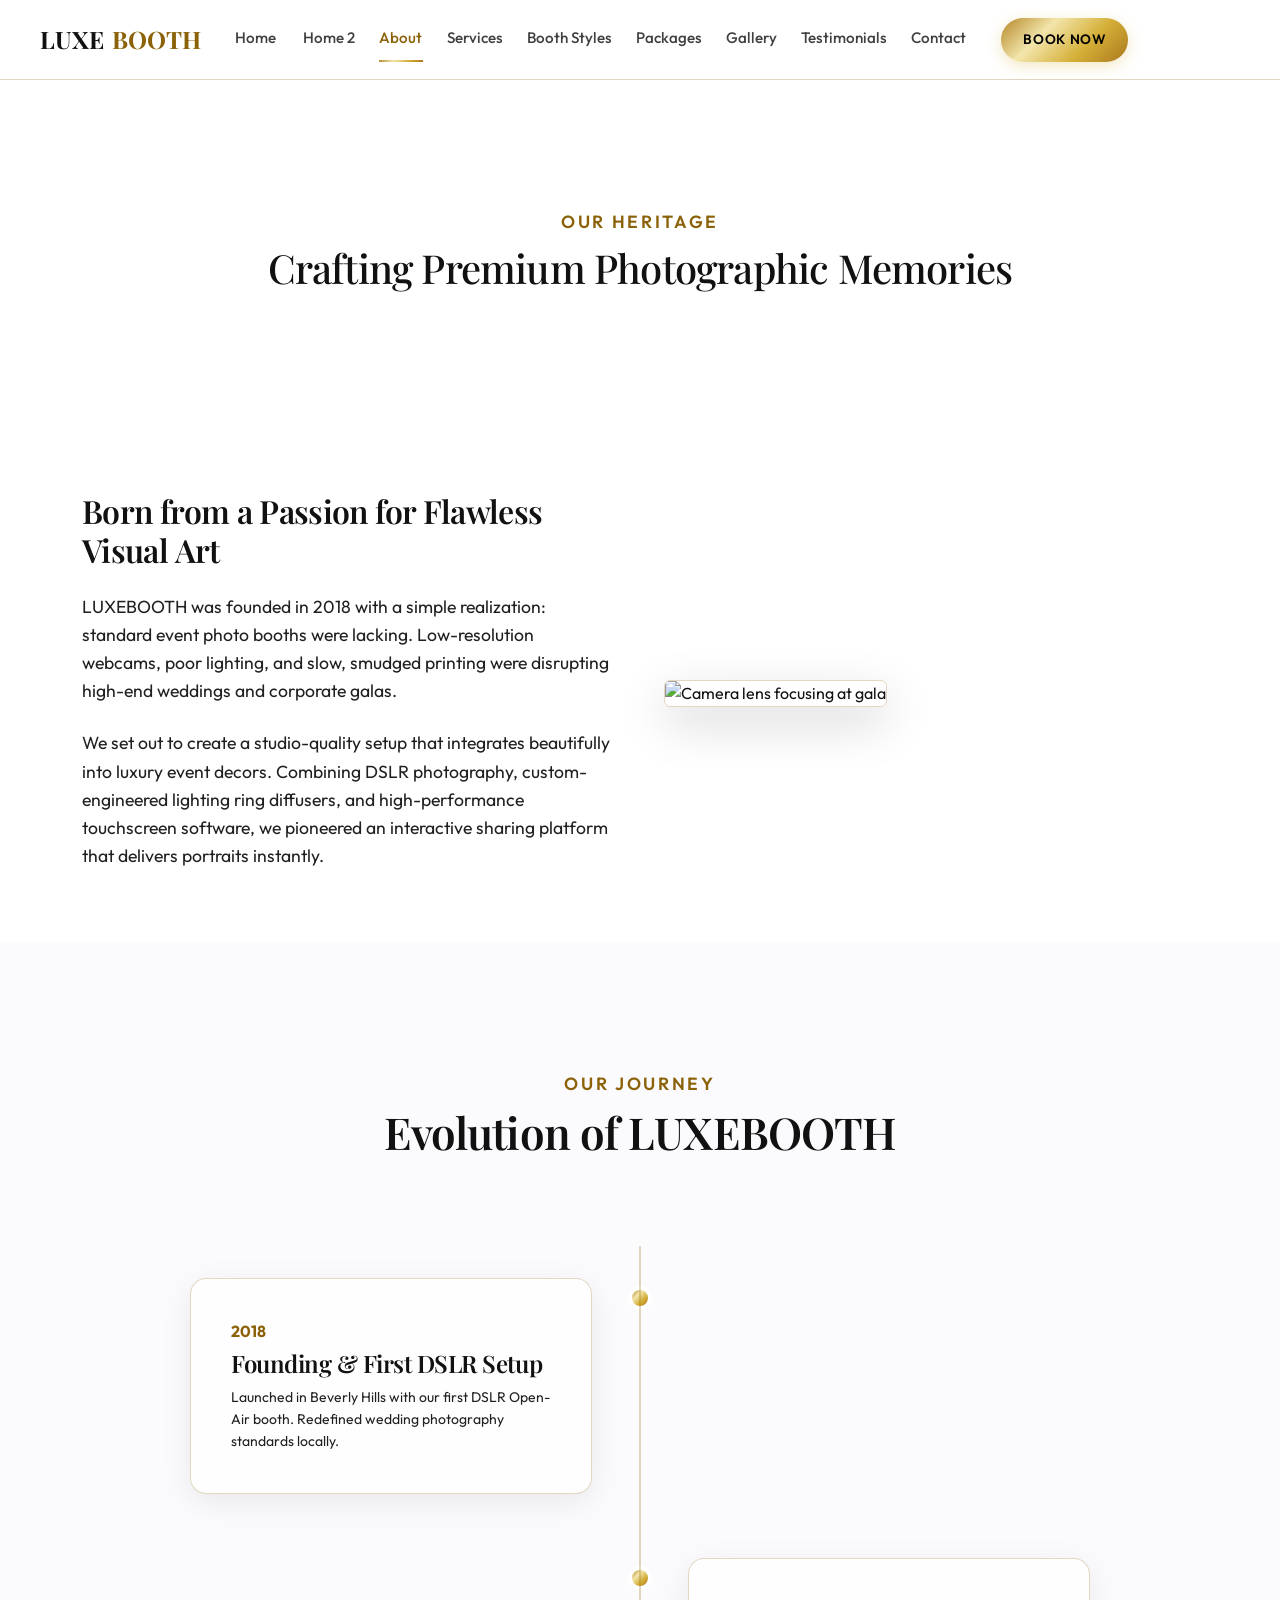
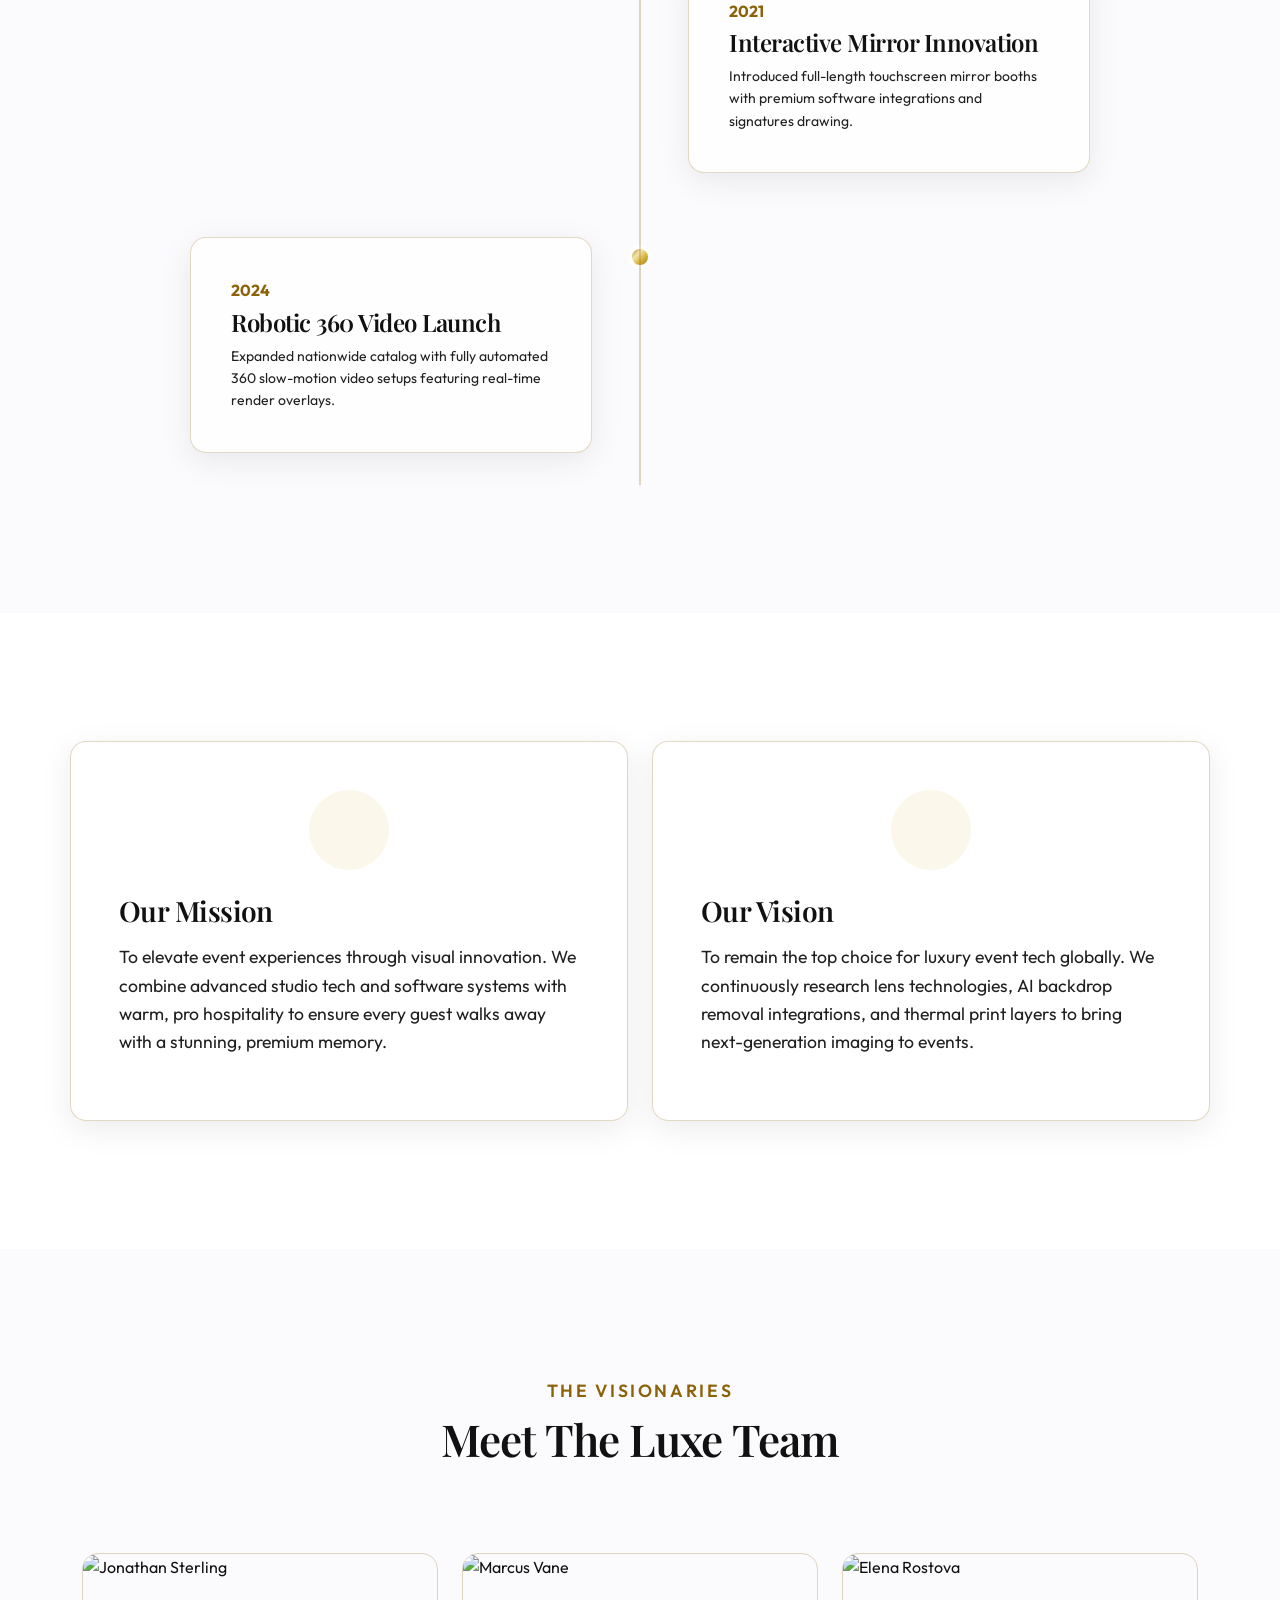
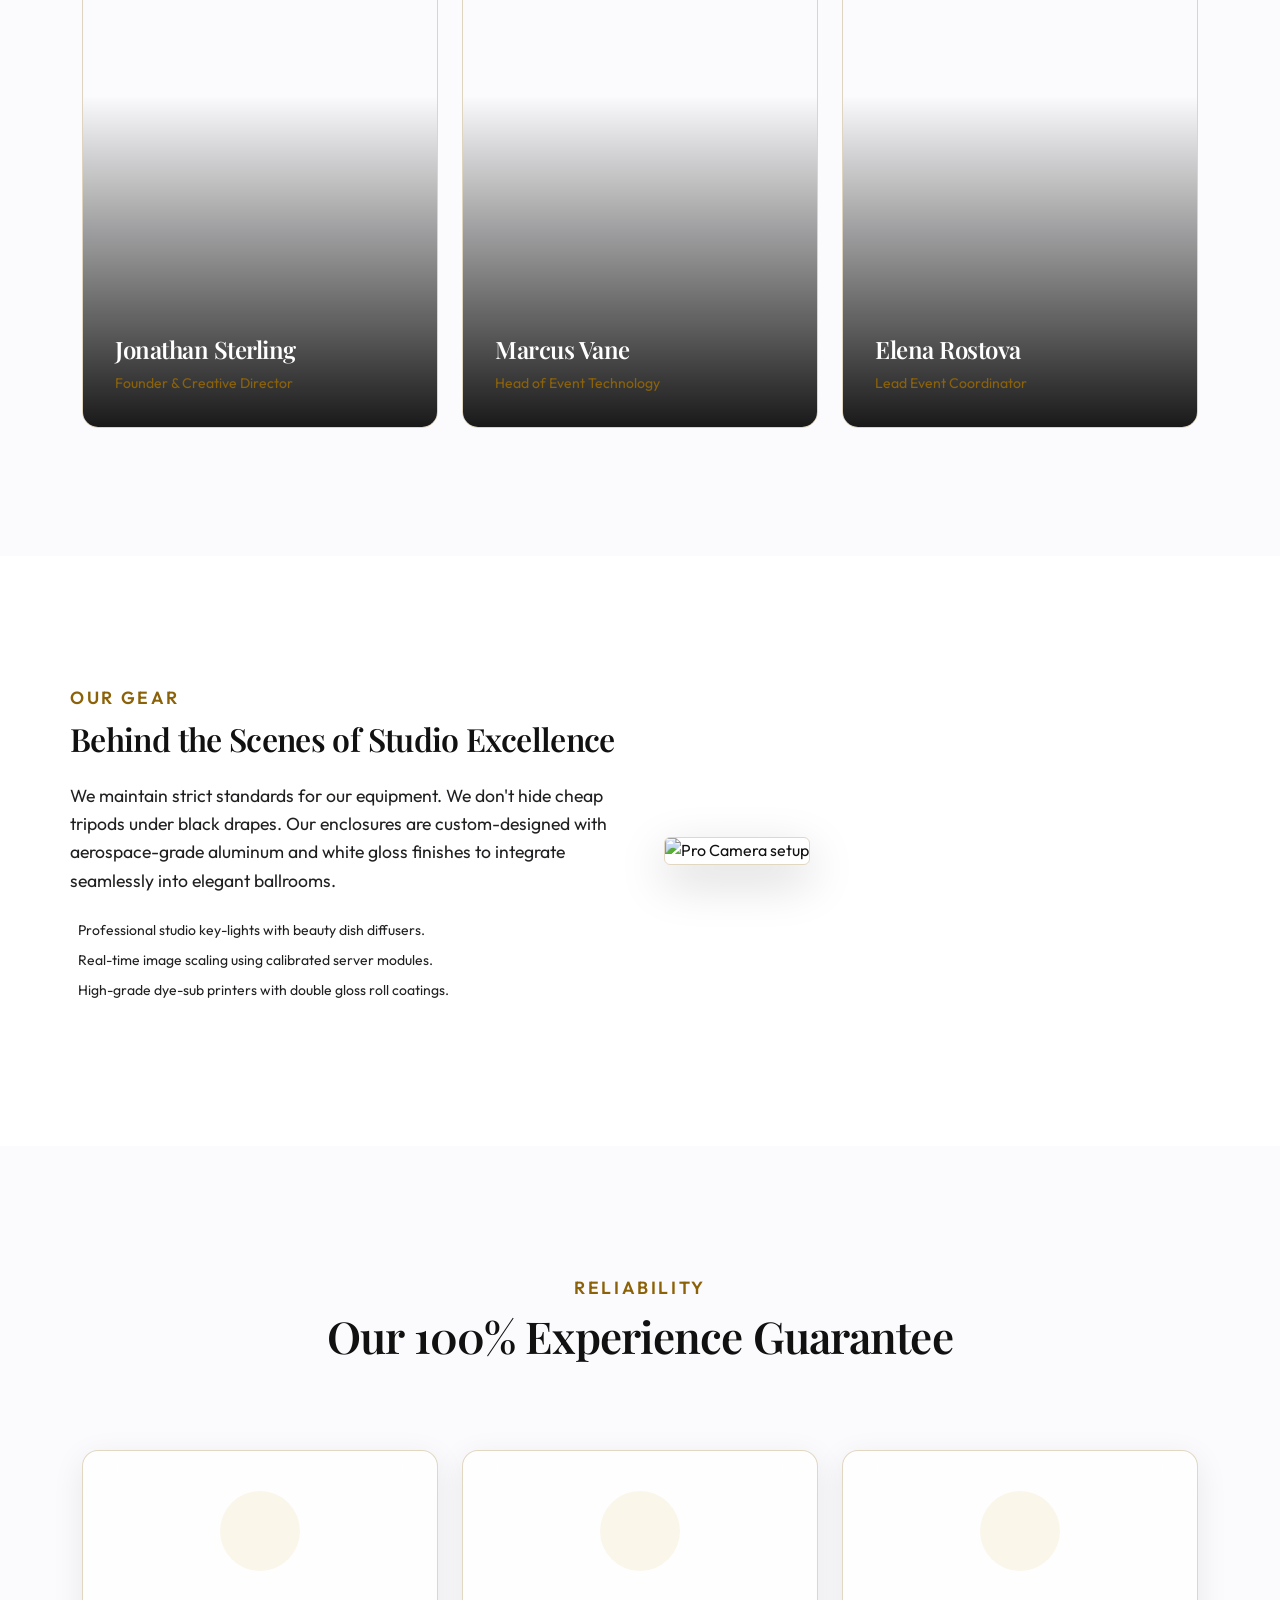
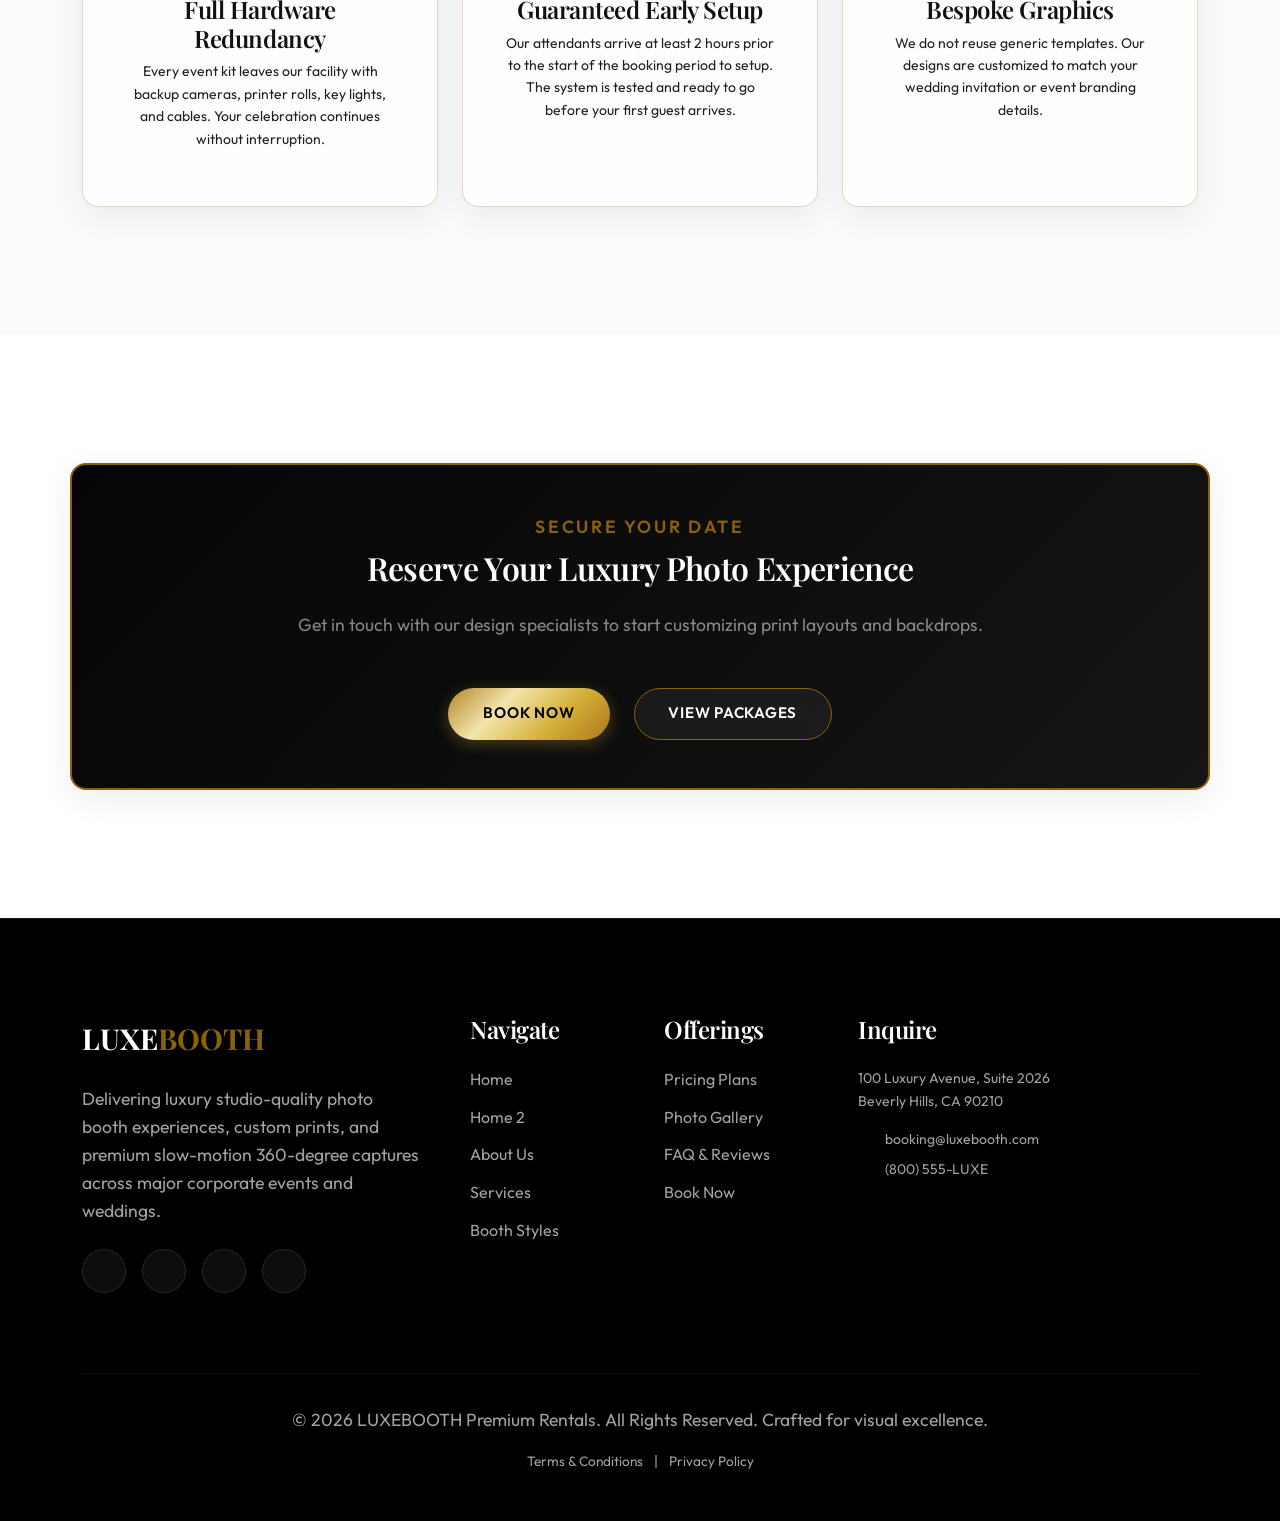
==== commit b574c8bc: "DS" ====
--- a/about.html
+++ b/about.html
@@ -49,6 +49,10 @@
     .team-member-card:hover .team-member-overlay {
       background: linear-gradient(to top, rgba(0,0,0,0.95), rgba(212,175,55,0.1) 80%);
     }
+    .team-member-overlay h4,
+    .team-member-overlay h3 {
+      color: #ffffff !important;
+    }
   </style>
 </head>
 <body>
@@ -304,7 +308,7 @@
        7. FINAL CTA
        ========================================================================== -->
   <section class="section-padding container text-center">
-    <div class="floating-glass-card p-5" data-aos="zoom-in" style="background: linear-gradient(to right, rgba(0,0,0,0.95), rgba(212,175,55,0.02)); border: 1px solid var(--gold-primary);">
+    <div class="floating-glass-card p-5 dark-cta-card" data-aos="zoom-in">
       <span class="section-subtitle">Secure Your Date</span>
       <h2 class="text-white mb-4">Reserve Your Luxury Photo Experience</h2>
       <p class="text-white-50 mb-5 max-width-600 mx-auto">Get in touch with our design specialists to start customizing print layouts and backdrops.</p>
--- a/css/style.css
+++ b/css/style.css
@@ -18,11 +18,11 @@
   --bg-secondary: #fbfbfd;
   --bg-card: #ffffff;
   --text-primary: #111111;
-  --text-secondary: #515154;
-  --text-muted: #86868b;
+  --text-secondary: #202022; /* High-contrast near-black gray */
+  --text-muted: #4a4a4e; /* High-contrast medium gray */
   
   /* Luxury Gold Details */
-  --gold-primary: #d4af37;
+  --gold-primary: #8c6209; /* Deep gold for light mode text readability */
   --gold-dark: #aa771c;
   --gold-light: #f3e5ab;
   --gold-gradient: linear-gradient(135deg, #b38728, #f3e5ab, #d4af37, #aa771c);
@@ -30,7 +30,7 @@
 
   /* Glassmorphism Variables */
   --bg-glass: rgba(255, 255, 255, 0.75);
-  --border-glass: rgba(212, 175, 55, 0.15);
+  --border-glass: rgba(140, 98, 9, 0.25); /* Warm bronze-gold high contrast border */
   --shadow-glass: 0 8px 32px 0 rgba(0, 0, 0, 0.08);
   --blur-glass: 16px;
 
@@ -39,6 +39,62 @@
   --border-radius-lg: 16px;
   --border-radius-sm: 8px;
   --nav-height: 80px;
+}
+
+/* Ensure text helper classes respect design variables in light mode */
+.text-secondary {
+  color: var(--text-secondary) !important;
+}
+.text-muted {
+  color: var(--text-muted) !important;
+}
+.text-gold {
+  color: var(--gold-primary) !important;
+}
+
+/* Form inputs placeholders high contrast */
+.premium-form-control::placeholder {
+  color: var(--text-muted) !important;
+  opacity: 1 !important;
+}
+
+/* Premium dark CTA card utility */
+.dark-cta-card {
+  background: linear-gradient(135deg, #050505 0%, #151515 100%) !important;
+  border: 2px solid var(--gold-primary) !important;
+}
+
+/* Global button underline removal */
+.btn-gold-primary,
+.btn-glass-secondary,
+.social-icon,
+.btn-gold-primary:hover,
+.btn-glass-secondary:hover,
+.social-icon:hover,
+.btn-gold-primary:focus,
+.btn-glass-secondary:focus,
+.social-icon:focus,
+a.btn-gold-primary,
+a.btn-glass-secondary,
+a.social-icon {
+  text-decoration: none !important;
+}
+
+/* Heading underline removal */
+.section-header h2::after {
+  display: none !important;
+}
+
+/* Visible social icons in light mode outside footer */
+body:not(.dark-mode) .social-icon:not(footer *) {
+  color: var(--text-primary) !important;
+  background: rgba(0, 0, 0, 0.05) !important;
+  border: 1px solid var(--border-glass) !important;
+}
+body:not(.dark-mode) .social-icon:not(footer *):hover {
+  color: #000000 !important;
+  background: var(--gold-gradient) !important;
+  border-color: transparent !important;
 }
 
 /* Dark Mode Variables Override */
@@ -49,6 +105,7 @@
   --text-primary: #ffffff;
   --text-secondary: #ffffff;
   --text-muted: #ffffff;
+  --gold-primary: #d4af37; /* Original bright gold for dark mode */
 
   /* Premium Glass for Dark Mode (No Gray Panels allowed) */
   --bg-glass: rgba(0, 0, 0, 0.85);
@@ -82,6 +139,10 @@
   padding: 0;
 }
 
+a {
+  text-decoration: none;
+}
+
 html {
   scroll-behavior: smooth;
   overflow-x: hidden;
@@ -137,6 +198,9 @@
   max-width: 800px;
   margin: 0 auto 4rem auto;
   text-align: center;
+  display: flex;
+  flex-direction: column;
+  align-items: center;
 }
 
 .section-header h2 {
@@ -158,6 +222,8 @@
 }
 
 .section-subtitle {
+  display: block !important;
+  width: 100%;
   font-family: var(--font-body);
   font-size: 1.1rem;
   color: var(--gold-primary);
@@ -178,6 +244,7 @@
 .btn-gold-primary {
   display: inline-flex;
   align-items: center;
+  text-decoration: none !important;
   justify-content: center;
   padding: 0.85rem 2.2rem;
   font-family: var(--font-body);
@@ -226,6 +293,7 @@
 .btn-glass-secondary {
   display: inline-flex;
   align-items: center;
+  text-decoration: none !important;
   justify-content: center;
   padding: 0.8rem 2.1rem;
   font-family: var(--font-body);
@@ -233,7 +301,7 @@
   font-size: 0.95rem;
   letter-spacing: 0.05em;
   text-transform: uppercase;
-  color: var(--text-primary) !important;
+  color: #ffffff !important; /* Default white text on dark hero/CTA backdrops */
   background: rgba(255, 255, 255, 0.05);
   border: 1px solid var(--gold-primary);
   border-radius: 50px;
@@ -241,6 +309,12 @@
   backdrop-filter: blur(10px);
   -webkit-backdrop-filter: blur(10px);
   transition: var(--transition-smooth);
+}
+
+/* Override for when glass buttons are used on light backgrounds in light mode */
+body:not(.dark-mode) .pricing-card .btn-glass-secondary,
+body:not(.dark-mode) .section-padding .btn-glass-secondary:not(.hero-cinema *):not(.floating-glass-card *) {
+  color: #111111 !important;
 }
 
 .btn-glass-secondary:hover {
@@ -400,8 +474,10 @@
   display: none;
   flex-direction: column;
   justify-content: space-between;
-  width: 24px;
-  height: 18px;
+  width: 24px !important;
+  height: 18px !important;
+  min-width: 24px !important;
+  min-height: 18px !important;
   background: none;
   border: none;
   cursor: pointer;
@@ -571,6 +647,10 @@
   opacity: 1;
 }
 
+body:not(.dark-mode) .brand-logo-item {
+  opacity: 0.85;
+}
+
 @keyframes ticker {
   0% { transform: translate3d(0, 0, 0); }
   100% { transform: translate3d(-50%, 0, 0); }
@@ -659,6 +739,13 @@
   justify-content: center;
   color: var(--gold-primary);
   transition: var(--transition-smooth);
+  overflow: hidden;
+}
+
+.category-img {
+  width: 100%;
+  height: 100%;
+  object-fit: cover;
 }
 
 .category-card:hover .category-icon {
@@ -1229,9 +1316,10 @@
     background: var(--bg-glass);
     flex-direction: column;
     align-items: center;
-    padding: 3rem 0;
+    padding: 2rem 0;
     transition: var(--transition-smooth);
     z-index: 999;
+    overflow-y: auto;
   }
 
   .nav-menu.active {
@@ -1322,9 +1410,10 @@
     background: var(--bg-glass);
     flex-direction: column;
     align-items: center;
-    padding: 3rem 0;
+    padding: 2rem 0;
     transition: var(--transition-smooth);
     z-index: 999;
+    overflow-y: auto;
   }
 
   .nav-menu.active {
@@ -1344,11 +1433,28 @@
 /* Desktop (1024px to 1280px) */
 @media (min-width: 1024px) and (max-width: 1279.98px) {
   .nav-container {
-    padding: 0 1.5rem;
+    padding: 0 1rem;
+  }
+  
+  .brand-logo {
+    font-size: 1.25rem;
   }
   
   .nav-menu {
-    gap: 1rem;
+    gap: 0.65rem;
+  }
+  
+  .nav-link {
+    font-size: 0.85rem;
+  }
+  
+  .header-ctas .btn-gold-primary {
+    padding: 0.5rem 1rem;
+    font-size: 0.8rem;
+  }
+  
+  .header-controls {
+    gap: 0.5rem;
   }
 }
 
@@ -1386,3 +1492,129 @@
   min-height: 44px;
   min-width: 44px;
 }
+
+/* Statistics row spacing */
+.stats-section {
+  margin-top: 6rem !important;
+}
+@media (max-width: 767.98px) {
+  .stats-section {
+    margin-top: 4rem !important;
+  }
+}
+
+/* Scroll to Top Button */
+.scroll-to-top {
+  position: fixed;
+  bottom: 30px;
+  right: 30px;
+  width: 45px;
+  height: 45px;
+  background: var(--gold-gradient);
+  color: #000000 !important;
+  border: none;
+  border-radius: 50%;
+  cursor: pointer;
+  display: flex;
+  align-items: center;
+  justify-content: center;
+  box-shadow: 0 4px 15px rgba(0, 0, 0, 0.3);
+  z-index: 999;
+  opacity: 0;
+  visibility: hidden;
+  transform: translateY(15px);
+  transition: all 0.4s cubic-bezier(0.16, 1, 0.3, 1);
+}
+
+.scroll-to-top.visible {
+  opacity: 1;
+  visibility: visible;
+  transform: translateY(0);
+}
+
+.scroll-to-top:hover {
+  transform: translateY(-5px);
+  box-shadow: 0 8px 25px var(--gold-glow);
+}
+
+/* Footer Legal Links */
+.footer-legal-links {
+  margin-top: 0.75rem;
+}
+
+.footer-legal-links a {
+  color: #a1a1a6 !important;
+  font-size: 0.85rem;
+  transition: var(--transition-smooth);
+}
+
+.footer-legal-links a:hover {
+  color: var(--gold-primary) !important;
+}
+
+/* Premium CTA card background override to ensure text readability in all modes */
+.section-padding > .floating-glass-card.p-5,
+.section-padding > .container > .floating-glass-card.p-5 {
+  background: linear-gradient(135deg, #050505 0%, #151515 100%) !important;
+  border: 2px solid var(--gold-primary) !important;
+}
+
+/* Testimonials Swiper Equal Height Cards */
+.testimonials-swiper .swiper-slide {
+  display: flex;
+  height: auto;
+}
+
+.testimonials-swiper .swiper-slide .floating-glass-card {
+  width: 100%;
+}
+
+/* Ensure container elements do not touch layout borders in mobile views */
+@media (max-width: 767.98px) {
+  .container {
+    padding-left: 20px !important;
+    padding-right: 20px !important;
+  }
+}
+
+/* Dark background text and headings color overrides for light mode compatibility */
+.bg-dark p,
+.bg-dark-section p {
+  color: rgba(255, 255, 255, 0.75) !important;
+}
+.bg-dark h1,
+.bg-dark h2,
+.bg-dark h3,
+.bg-dark h4,
+.bg-dark h5,
+.bg-dark h6 {
+  color: #ffffff !important;
+}
+
+/* Horizontal scroll styling for package add-on cards in responsive views */
+@media (max-width: 991.98px) {
+  .addons-scroll-row {
+    display: flex !important;
+    flex-wrap: nowrap !important;
+    overflow-x: auto !important;
+    padding-bottom: 1.5rem !important;
+    scroll-snap-type: x mandatory;
+    -webkit-overflow-scrolling: touch;
+  }
+  .addons-scroll-row > [class*="col-"] {
+    flex: 0 0 280px !important;
+    max-width: 280px !important;
+    scroll-snap-align: start;
+  }
+  .addons-scroll-row::-webkit-scrollbar {
+    height: 6px;
+  }
+  .addons-scroll-row::-webkit-scrollbar-track {
+    background: rgba(212, 175, 55, 0.05);
+    border-radius: 3px;
+  }
+  .addons-scroll-row::-webkit-scrollbar-thumb {
+    background: var(--gold-primary);
+    border-radius: 3px;
+  }
+}
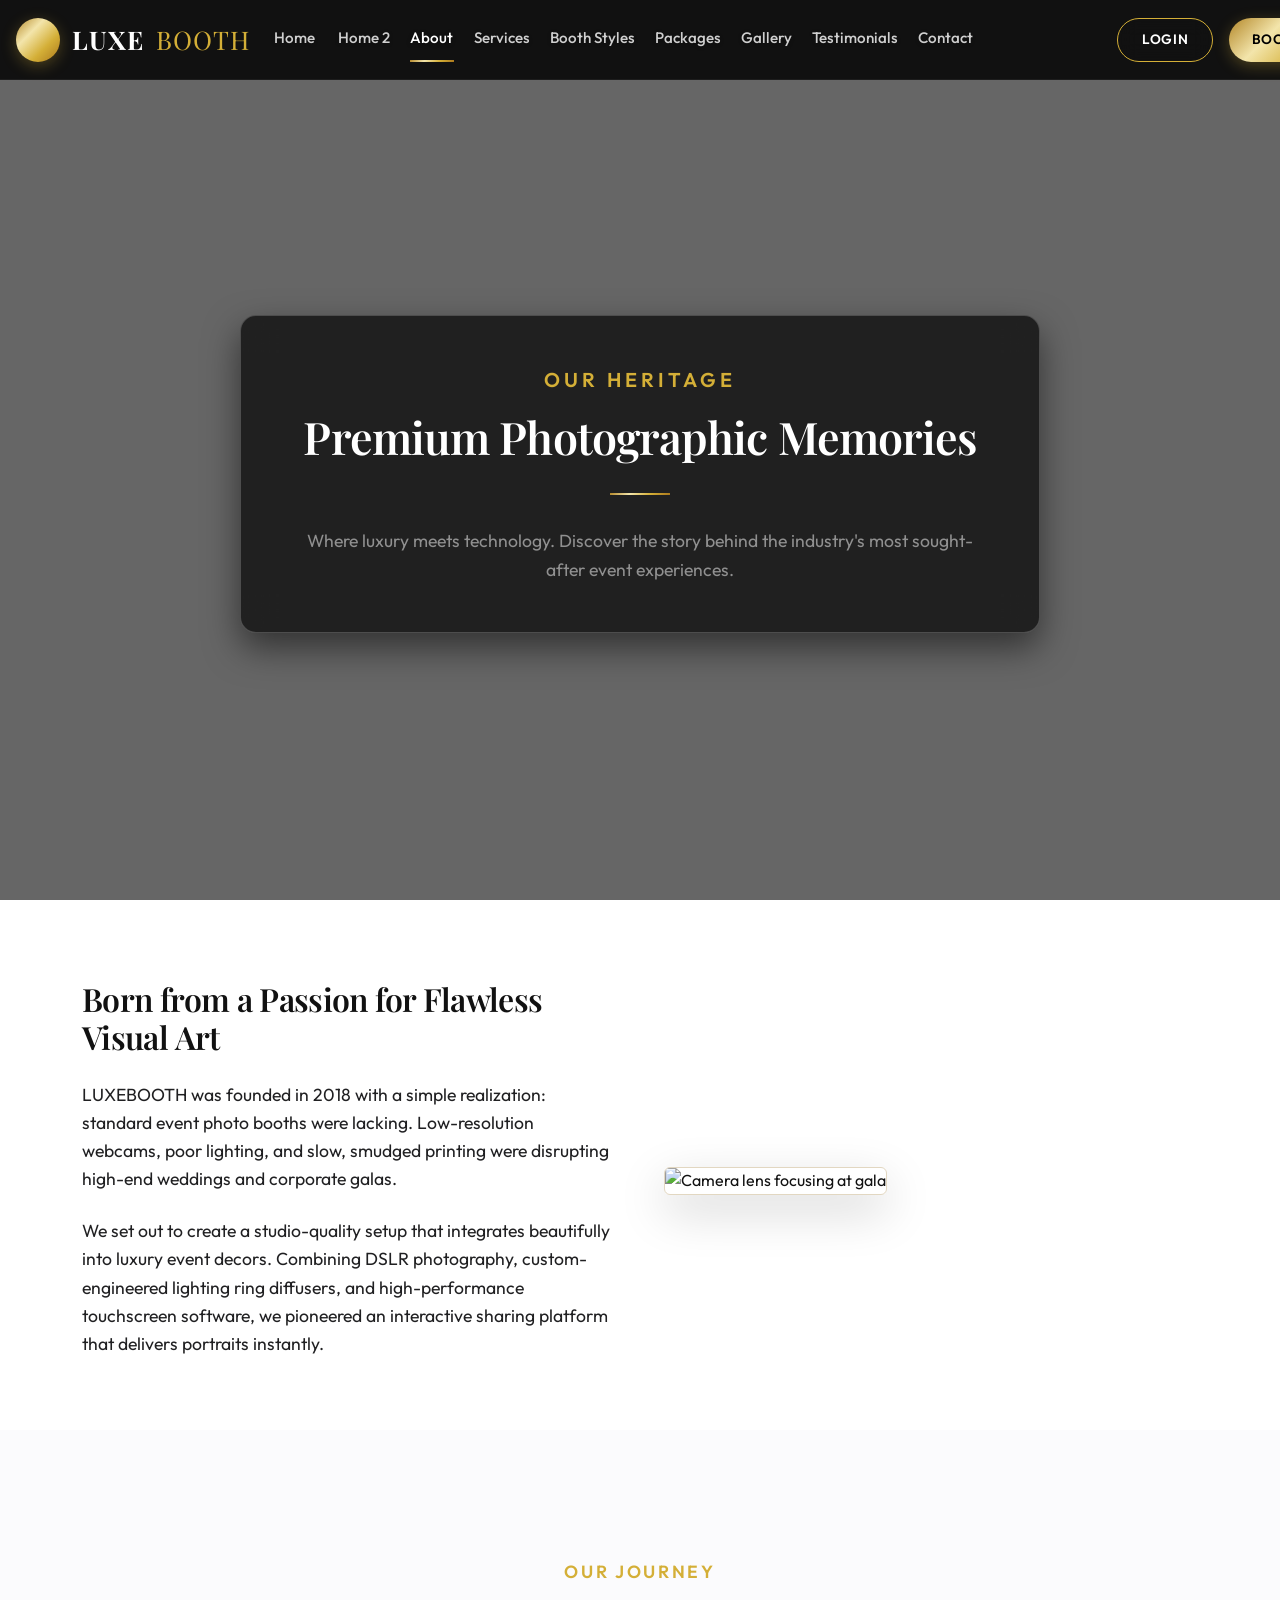
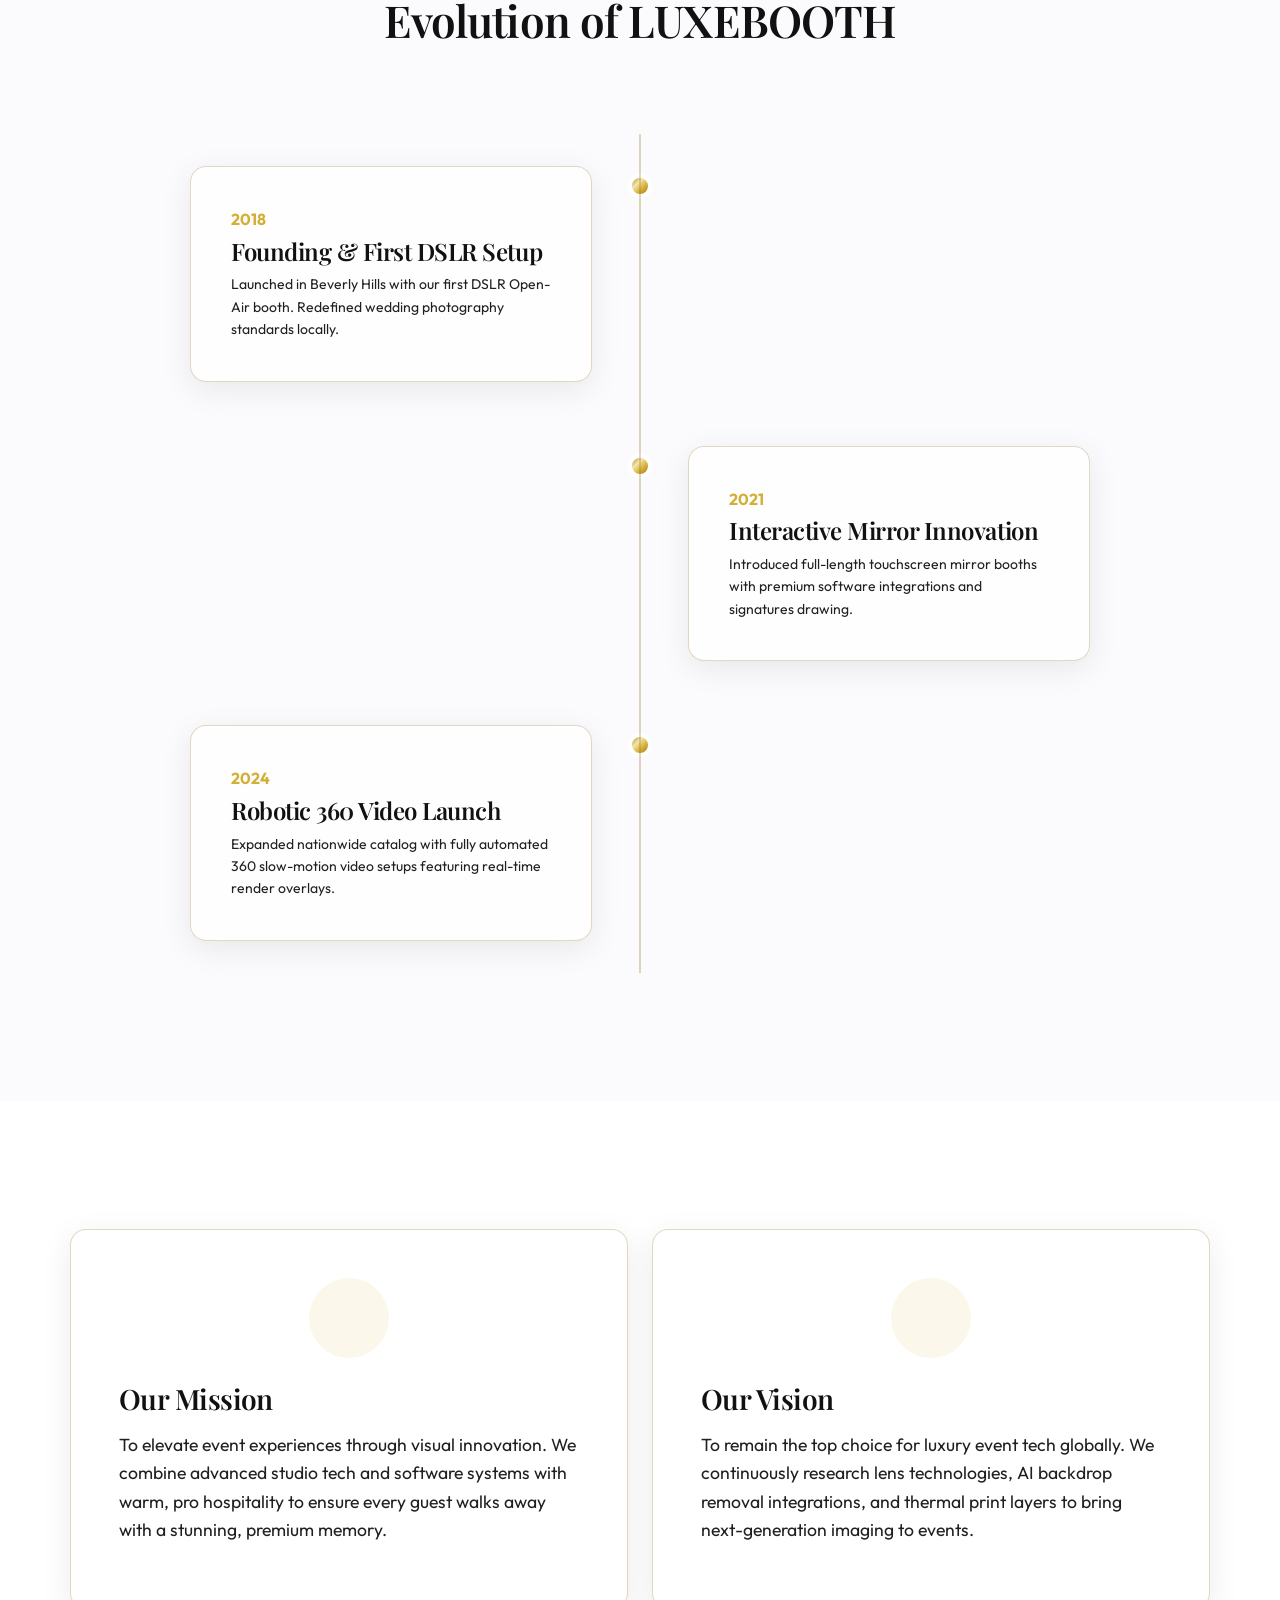
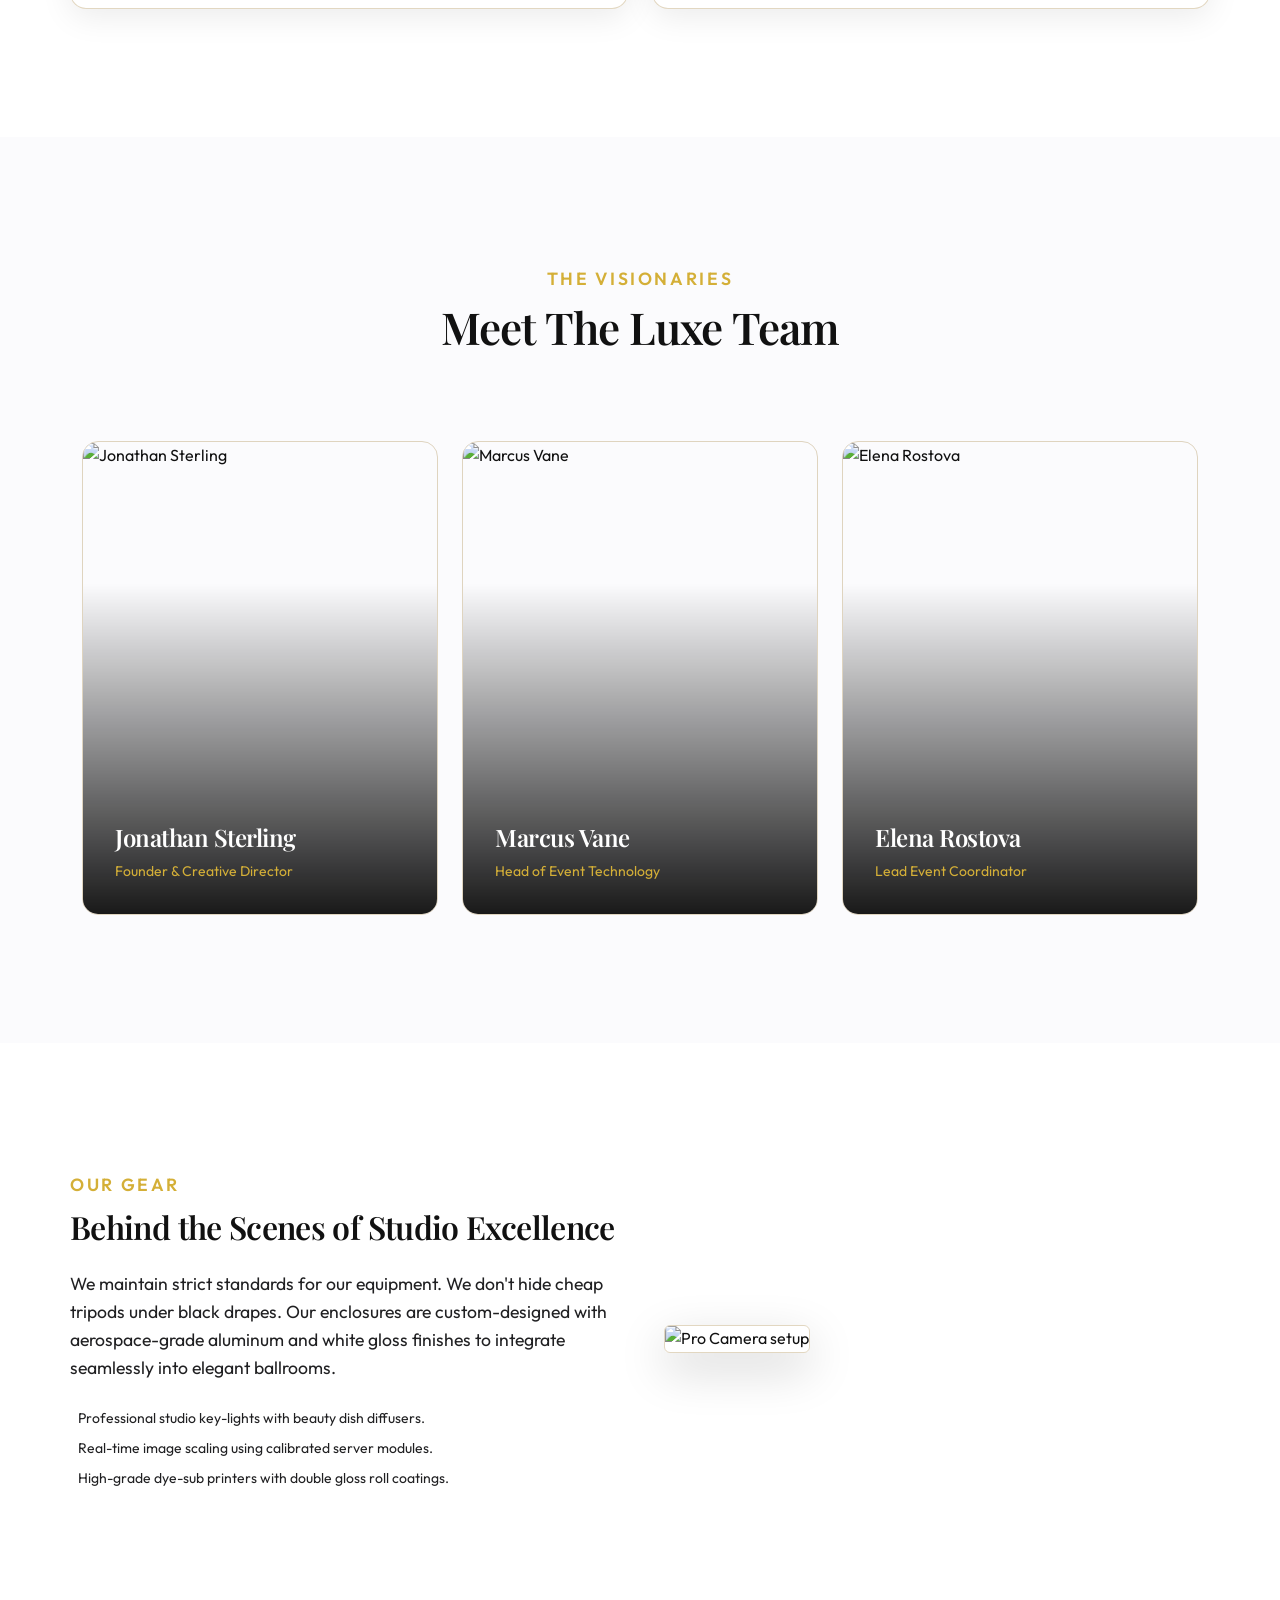
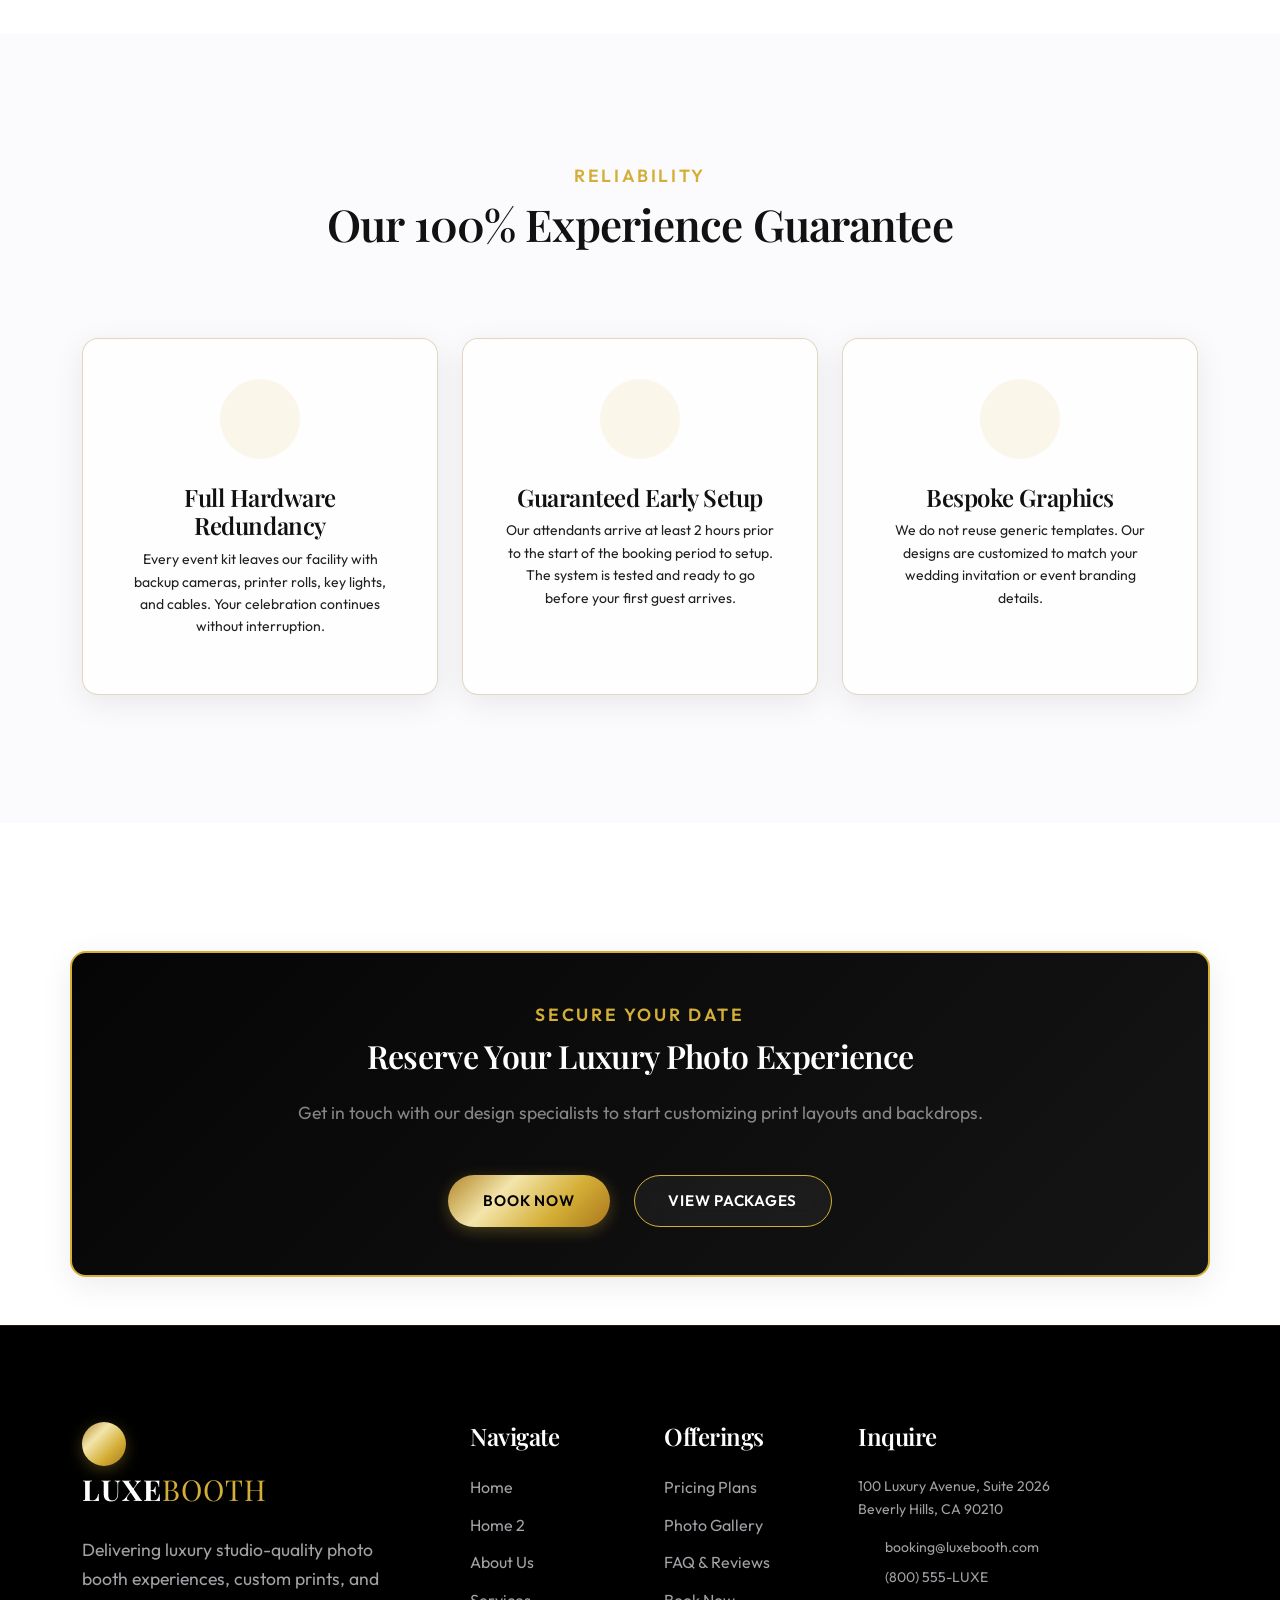
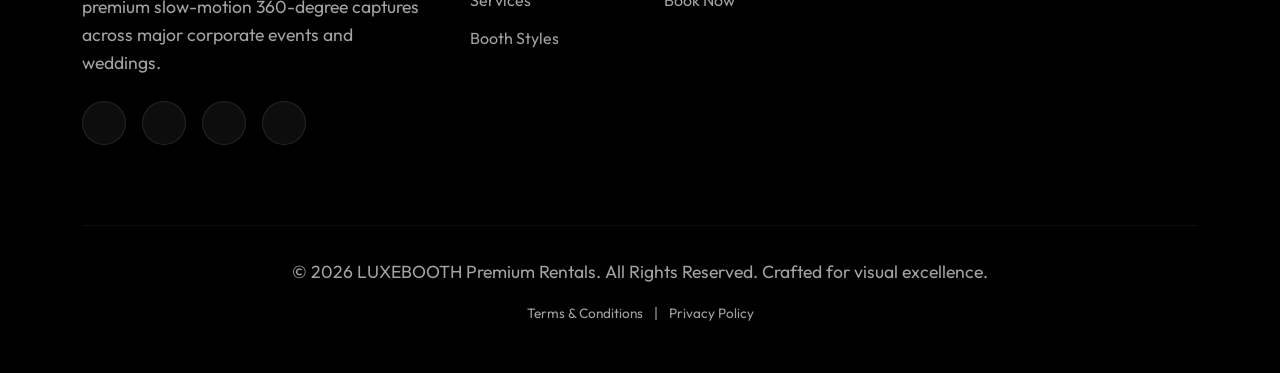
==== commit 2a552e0e: "cwcds" ====
--- a/about.html
+++ b/about.html
@@ -1,20 +1,23 @@
 <!DOCTYPE html>
 <html lang="en" dir="ltr">
+
 <head>
   <meta charset="UTF-8">
   <meta name="viewport" content="width=device-width, initial-scale=1.0">
   <title>About Us | LUXEBOOTH Premium Photo Booths</title>
-  <meta name="description" content="Learn more about our luxury brand. Bringing high-fidelity DSLR photography, bespoke layouts, and premium host services to elite global events.">
-  <link rel="icon" type="image/svg+xml" href="data:image/svg+xml,<svg xmlns=%22http://www.w3.org/2000/svg%22 viewBox=%220 0 24 24%22 fill=%22none%22 stroke=%22%23d4af37%22 stroke-width=%222%22 stroke-linecap=%22round%22 stroke-linejoin=%22round%22><path d=%22M14.5 4h-5L7 7H4a2 2 0 0 0-2 2v9a2 2 0 0 0 2 2h16a2 2 0 0 0 2-2V9a2 2 0 0 0-2-2h-3l-2.5-3z%22/><circle cx=%2212%22 cy=%2213%22 r=%223%22/></svg>">
-  
+  <meta name="description"
+    content="Learn more about our luxury brand. Bringing high-fidelity DSLR photography, bespoke layouts, and premium host services to elite global events.">
+  <link rel="icon" type="image/svg+xml"
+    href="data:image/svg+xml,<svg xmlns=%22http://www.w3.org/2000/svg%22 viewBox=%220 0 24 24%22 fill=%22none%22 stroke=%22%23d4af37%22 stroke-width=%222%22 stroke-linecap=%22round%22 stroke-linejoin=%22round%22><path d=%22M14.5 4h-5L7 7H4a2 2 0 0 0-2 2v9a2 2 0 0 0 2 2h16a2 2 0 0 0 2-2V9a2 2 0 0 0-2-2h-3l-2.5-3z%22/><circle cx=%2212%22 cy=%2213%22 r=%223%22/></svg>">
+
   <!-- CSS Library CDNs -->
   <link href="https://cdn.jsdelivr.net/npm/bootstrap@5.3.3/dist/css/bootstrap.min.css" rel="stylesheet">
   <link href="https://cdn.jsdelivr.net/npm/aos@2.3.4/dist/aos.css" rel="stylesheet">
   <link href="https://cdn.jsdelivr.net/npm/swiper@11.1.1/swiper-bundle.min.css" rel="stylesheet">
-  
+
   <!-- Core Styles -->
   <link href="css/style.css" rel="stylesheet">
-  
+
   <style>
     .team-member-card {
       position: relative;
@@ -23,19 +26,21 @@
       overflow: hidden;
       aspect-ratio: 3/4;
     }
+
     .team-member-card img {
       width: 100%;
       height: 100%;
       object-fit: cover;
       transition: var(--transition-smooth);
     }
+
     .team-member-overlay {
       position: absolute;
       top: 0;
       left: 0;
       width: 100%;
       height: 100%;
-      background: linear-gradient(to top, rgba(0,0,0,0.9), transparent 70%);
+      background: linear-gradient(to top, rgba(0, 0, 0, 0.9), transparent 70%);
       display: flex;
       flex-direction: column;
       justify-content: flex-end;
@@ -43,24 +48,31 @@
       color: #ffffff;
       transition: var(--transition-smooth);
     }
+
     .team-member-card:hover img {
       transform: scale(1.05);
     }
+
     .team-member-card:hover .team-member-overlay {
-      background: linear-gradient(to top, rgba(0,0,0,0.95), rgba(212,175,55,0.1) 80%);
-    }
+      background: linear-gradient(to top, rgba(0, 0, 0, 0.95), rgba(212, 175, 55, 0.1) 80%);
+    }
+
     .team-member-overlay h4,
     .team-member-overlay h3 {
       color: #ffffff !important;
     }
   </style>
 </head>
+
 <body>
 
   <header class="premium-header">
     <div class="nav-container">
       <a href="index.html" class="brand-logo">
-        <i data-lucide="camera"></i> LUXE<span>BOOTH</span>
+        <div class="brand-logo-icon-wrapper">
+          <i data-lucide="aperture"></i>
+        </div>
+        LUXE<span>BOOTH</span>
       </a>
 
       <!-- Navigation Order: Home, Home 2, About, Services, Booth Styles, Packages, Gallery, Testimonials, Contact -->
@@ -83,6 +95,7 @@
             <button class="icon-btn rtl-toggle" aria-label="Toggle RTL Alignment">
               <i data-lucide="arrow-left-right"></i>
             </button>
+            <a href="login.html" class="btn-glass-secondary">Login</a>
             <a href="contact.html" class="btn-gold-primary">Book Now</a>
           </li>
         </ul>
@@ -90,15 +103,16 @@
 
       <!-- Header controls for Desktop -->
       <div class="header-controls">
-        <div class="header-ctas">
-          <a href="contact.html" class="btn-gold-primary">Book Now</a>
-        </div>
         <button class="icon-btn theme-toggle" aria-label="Toggle Dark/Light Mode">
           <i data-lucide="moon"></i>
         </button>
         <button class="icon-btn rtl-toggle" aria-label="Toggle RTL Alignment">
           <i data-lucide="arrow-left-right"></i>
         </button>
+        <div class="header-ctas">
+          <a href="login.html" class="btn-glass-secondary">Login</a>
+          <a href="contact.html" class="btn-gold-primary">Book Now</a>
+        </div>
         <button id="hamburger" class="hamburger-menu" aria-label="Open Mobile Menu">
           <span></span>
           <span></span>
@@ -111,10 +125,22 @@
   <!-- ==========================================================================
        ABOUT HERO
        ========================================================================== -->
-  <section class="section-padding container text-center" style="margin-top: var(--nav-height);">
-    <div class="section-header" data-aos="fade-up">
-      <span class="section-subtitle">Our Heritage</span>
-      <h1 class="h1">Crafting Premium Photographic Memories</h1>
+  <section class="hero-cinema position-relative d-flex align-items-center justify-content-center text-center"
+    style="min-height: 60vh;">
+    <div class="hero-cinema-bg"
+      style="background-image: url('https://images.unsplash.com/photo-1519225421980-715cb0215aed?auto=format&fit=crop&w=1920&q=80'); background-attachment: fixed; filter: grayscale(20%);">
+    </div>
+    <div class="hero-cinema-overlay" style="background: rgba(0,0,0,0.6);"></div>
+    <div class="container position-relative hero-content mt-5">
+      <div class="floating-glass-card mx-auto p-5" data-aos="zoom-in"
+        style="max-width: 800px; border-color: rgba(255,255,255,0.2); background: rgba(10, 10, 10, 0.75); box-shadow: 0 15px 35px rgba(0,0,0,0.5);">
+        <span class="hero-subtitle mb-3 d-inline-block" style="color: var(--gold-primary);">Our Heritage</span>
+        <h1 class="hero-title text-white text-nowrap mx-auto"
+          style="font-size: clamp(1.2rem, 3.5vw, 3.5rem); margin-bottom: 0;">Premium Photographic Memories</h1>
+        <div style="width: 60px; height: 2px; background: var(--gold-gradient); margin: 2rem auto;"></div>
+        <p class="text-white-50 mb-0" style="font-size: 1.1rem; line-height: 1.6;">Where luxury meets technology.
+          Discover the story behind the industry's most sought-after event experiences.</p>
+      </div>
     </div>
   </section>
 
@@ -125,11 +151,18 @@
     <div class="row align-items-center g-5">
       <div class="col-lg-6" data-aos="fade-right">
         <h2 class="text-start mb-4">Born from a Passion for Flawless Visual Art</h2>
-        <p class="text-secondary mb-4">LUXEBOOTH was founded in 2018 with a simple realization: standard event photo booths were lacking. Low-resolution webcams, poor lighting, and slow, smudged printing were disrupting high-end weddings and corporate galas.</p>
-        <p class="text-secondary mb-4">We set out to create a studio-quality setup that integrates beautifully into luxury event decors. Combining DSLR photography, custom-engineered lighting ring diffusers, and high-performance touchscreen software, we pioneered an interactive sharing platform that delivers portraits instantly.</p>
+        <p class="text-secondary mb-4">LUXEBOOTH was founded in 2018 with a simple realization: standard event photo
+          booths were lacking. Low-resolution webcams, poor lighting, and slow, smudged printing were disrupting
+          high-end weddings and corporate galas.</p>
+        <p class="text-secondary mb-4">We set out to create a studio-quality setup that integrates beautifully into
+          luxury event decors. Combining DSLR photography, custom-engineered lighting ring diffusers, and
+          high-performance touchscreen software, we pioneered an interactive sharing platform that delivers portraits
+          instantly.</p>
       </div>
       <div class="col-lg-6" data-aos="fade-left">
-        <img src="https://images.unsplash.com/photo-1542751371-adc38448a05e?auto=format&fit=crop&w=800&q=80" alt="Camera lens focusing at gala" class="img-fluid rounded shadow-lg" style="border: 1px solid var(--border-glass);">
+        <img src="https://images.unsplash.com/photo-1542751371-adc38448a05e?auto=format&fit=crop&w=800&q=80"
+          alt="Camera lens focusing at gala" class="img-fluid rounded shadow-lg"
+          style="border: 1px solid var(--border-glass);">
       </div>
     </div>
   </section>
@@ -151,7 +184,8 @@
           <div class="floating-glass-card d-inline-block text-start">
             <span class="text-gold fw-bold d-block mb-1" style="color: var(--gold-primary);">2018</span>
             <h4>Founding & First DSLR Setup</h4>
-            <p class="small text-secondary m-0">Launched in Beverly Hills with our first DSLR Open-Air booth. Redefined wedding photography standards locally.</p>
+            <p class="small text-secondary m-0">Launched in Beverly Hills with our first DSLR Open-Air booth. Redefined
+              wedding photography standards locally.</p>
           </div>
         </div>
         <!-- Milestone 2 -->
@@ -160,7 +194,8 @@
           <div class="floating-glass-card d-inline-block text-start">
             <span class="text-gold fw-bold d-block mb-1" style="color: var(--gold-primary);">2021</span>
             <h4>Interactive Mirror Innovation</h4>
-            <p class="small text-secondary m-0">Introduced full-length touchscreen mirror booths with premium software integrations and signatures drawing.</p>
+            <p class="small text-secondary m-0">Introduced full-length touchscreen mirror booths with premium software
+              integrations and signatures drawing.</p>
           </div>
         </div>
         <!-- Milestone 3 -->
@@ -169,7 +204,8 @@
           <div class="floating-glass-card d-inline-block text-start">
             <span class="text-gold fw-bold d-block mb-1" style="color: var(--gold-primary);">2024</span>
             <h4>Robotic 360 Video Launch</h4>
-            <p class="small text-secondary m-0">Expanded nationwide catalog with fully automated 360 slow-motion video setups featuring real-time render overlays.</p>
+            <p class="small text-secondary m-0">Expanded nationwide catalog with fully automated 360 slow-motion video
+              setups featuring real-time render overlays.</p>
           </div>
         </div>
       </div>
@@ -185,14 +221,18 @@
         <div class="floating-glass-card h-100 p-5">
           <div class="category-icon mb-4"><i data-lucide="target"></i></div>
           <h3>Our Mission</h3>
-          <p class="text-secondary mt-3">To elevate event experiences through visual innovation. We combine advanced studio tech and software systems with warm, pro hospitality to ensure every guest walks away with a stunning, premium memory.</p>
+          <p class="text-secondary mt-3">To elevate event experiences through visual innovation. We combine advanced
+            studio tech and software systems with warm, pro hospitality to ensure every guest walks away with a
+            stunning, premium memory.</p>
         </div>
       </div>
       <div class="col-md-6" data-aos="fade-left">
         <div class="floating-glass-card h-100 p-5">
           <div class="category-icon mb-4"><i data-lucide="eye"></i></div>
           <h3>Our Vision</h3>
-          <p class="text-secondary mt-3">To remain the top choice for luxury event tech globally. We continuously research lens technologies, AI backdrop removal integrations, and thermal print layers to bring next-generation imaging to events.</p>
+          <p class="text-secondary mt-3">To remain the top choice for luxury event tech globally. We continuously
+            research lens technologies, AI backdrop removal integrations, and thermal print layers to bring
+            next-generation imaging to events.</p>
         </div>
       </div>
     </div>
@@ -212,7 +252,8 @@
         <!-- Team 1 -->
         <div class="col-lg-4 col-md-6" data-aos="fade-up" data-aos-delay="100">
           <div class="team-member-card">
-            <img src="https://images.unsplash.com/photo-1507679799987-c73779587ccf?auto=format&fit=crop&w=600&q=80" alt="Jonathan Sterling">
+            <img src="https://broadviewventures.org/wp-content/uploads/2021/01/BroadView-Ventures-Ben-1-683x1024.jpg"
+              alt="Jonathan Sterling">
             <div class="team-member-overlay">
               <h4>Jonathan Sterling</h4>
               <p class="small text-gold m-0" style="color: var(--gold-primary);">Founder & Creative Director</p>
@@ -222,7 +263,8 @@
         <!-- Team 2 -->
         <div class="col-lg-4 col-md-6" data-aos="fade-up" data-aos-delay="200">
           <div class="team-member-card">
-            <img src="https://images.unsplash.com/photo-1542751371-adc38448a05e?auto=format&fit=crop&w=600&q=80" alt="Marcus Vane">
+            <img src="https://images.unsplash.com/photo-1542751371-adc38448a05e?auto=format&fit=crop&w=600&q=80"
+              alt="Marcus Vane">
             <div class="team-member-overlay">
               <h4>Marcus Vane</h4>
               <p class="small text-gold m-0" style="color: var(--gold-primary);">Head of Event Technology</p>
@@ -232,7 +274,8 @@
         <!-- Team 3 -->
         <div class="col-lg-4 col-md-6" data-aos="fade-up" data-aos-delay="300">
           <div class="team-member-card">
-            <img src="https://images.unsplash.com/photo-1554080353-a576cf803bda?auto=format&fit=crop&w=600&q=80" alt="Elena Rostova">
+            <img src="https://images.unsplash.com/photo-1554080353-a576cf803bda?auto=format&fit=crop&w=600&q=80"
+              alt="Elena Rostova">
             <div class="team-member-overlay">
               <h4>Elena Rostova</h4>
               <p class="small text-gold m-0" style="color: var(--gold-primary);">Lead Event Coordinator</p>
@@ -251,16 +294,24 @@
       <div class="col-lg-6" data-aos="fade-right">
         <span class="section-subtitle">Our Gear</span>
         <h2 class="text-start mb-4">Behind the Scenes of Studio Excellence</h2>
-        <p class="text-secondary mb-4">We maintain strict standards for our equipment. We don't hide cheap tripods under black drapes. Our enclosures are custom-designed with aerospace-grade aluminum and white gloss finishes to integrate seamlessly into elegant ballrooms.</p>
-        
+        <p class="text-secondary mb-4">We maintain strict standards for our equipment. We don't hide cheap tripods under
+          black drapes. Our enclosures are custom-designed with aerospace-grade aluminum and white gloss finishes to
+          integrate seamlessly into elegant ballrooms.</p>
+
         <ul class="list-unstyled text-secondary small">
-          <li class="mb-2"><i data-lucide="check" class="text-gold me-2" style="width: 16px; color: var(--gold-primary);"></i> Professional studio key-lights with beauty dish diffusers.</li>
-          <li class="mb-2"><i data-lucide="check" class="text-gold me-2" style="width: 16px; color: var(--gold-primary);"></i> Real-time image scaling using calibrated server modules.</li>
-          <li><i data-lucide="check" class="text-gold me-2" style="width: 16px; color: var(--gold-primary);"></i> High-grade dye-sub printers with double gloss roll coatings.</li>
+          <li class="mb-2"><i data-lucide="check" class="text-gold me-2"
+              style="width: 16px; color: var(--gold-primary);"></i> Professional studio key-lights with beauty dish
+            diffusers.</li>
+          <li class="mb-2"><i data-lucide="check" class="text-gold me-2"
+              style="width: 16px; color: var(--gold-primary);"></i> Real-time image scaling using calibrated server
+            modules.</li>
+          <li><i data-lucide="check" class="text-gold me-2" style="width: 16px; color: var(--gold-primary);"></i>
+            High-grade dye-sub printers with double gloss roll coatings.</li>
         </ul>
       </div>
       <div class="col-lg-6" data-aos="fade-left">
-        <img src="https://images.unsplash.com/photo-1554080353-a576cf803bda?auto=format&fit=crop&w=800&q=80" alt="Pro Camera setup" class="img-fluid rounded shadow-lg" style="border: 1px solid var(--border-glass);">
+        <img src="https://images.unsplash.com/photo-1554080353-a576cf803bda?auto=format&fit=crop&w=800&q=80"
+          alt="Pro Camera setup" class="img-fluid rounded shadow-lg" style="border: 1px solid var(--border-glass);">
       </div>
     </div>
   </section>
@@ -279,25 +330,31 @@
         <!-- Guarantee 1 -->
         <div class="col-md-4" data-aos="fade-up" data-aos-delay="100">
           <div class="floating-glass-card h-100 text-center">
-            <div class="category-icon mb-4" style="background: rgba(212,175,55,0.1); color: var(--gold-primary);"><i data-lucide="shield-check"></i></div>
+            <div class="category-icon mb-4" style="background: rgba(212,175,55,0.1); color: var(--gold-primary);"><i
+                data-lucide="shield-check"></i></div>
             <h4>Full Hardware Redundancy</h4>
-            <p class="small text-secondary">Every event kit leaves our facility with backup cameras, printer rolls, key lights, and cables. Your celebration continues without interruption.</p>
+            <p class="small text-secondary">Every event kit leaves our facility with backup cameras, printer rolls, key
+              lights, and cables. Your celebration continues without interruption.</p>
           </div>
         </div>
         <!-- Guarantee 2 -->
         <div class="col-md-4" data-aos="fade-up" data-aos-delay="200">
           <div class="floating-glass-card h-100 text-center">
-            <div class="category-icon mb-4" style="background: rgba(212,175,55,0.1); color: var(--gold-primary);"><i data-lucide="clock"></i></div>
+            <div class="category-icon mb-4" style="background: rgba(212,175,55,0.1); color: var(--gold-primary);"><i
+                data-lucide="clock"></i></div>
             <h4>Guaranteed Early Setup</h4>
-            <p class="small text-secondary">Our attendants arrive at least 2 hours prior to the start of the booking period to setup. The system is tested and ready to go before your first guest arrives.</p>
+            <p class="small text-secondary">Our attendants arrive at least 2 hours prior to the start of the booking
+              period to setup. The system is tested and ready to go before your first guest arrives.</p>
           </div>
         </div>
         <!-- Guarantee 3 -->
         <div class="col-md-4" data-aos="fade-up" data-aos-delay="300">
           <div class="floating-glass-card h-100 text-center">
-            <div class="category-icon mb-4" style="background: rgba(212,175,55,0.1); color: var(--gold-primary);"><i data-lucide="sparkles"></i></div>
+            <div class="category-icon mb-4" style="background: rgba(212,175,55,0.1); color: var(--gold-primary);"><i
+                data-lucide="sparkles"></i></div>
             <h4>Bespoke Graphics</h4>
-            <p class="small text-secondary">We do not reuse generic templates. Our designs are customized to match your wedding invitation or event branding details.</p>
+            <p class="small text-secondary">We do not reuse generic templates. Our designs are customized to match your
+              wedding invitation or event branding details.</p>
           </div>
         </div>
       </div>
@@ -311,7 +368,8 @@
     <div class="floating-glass-card p-5 dark-cta-card" data-aos="zoom-in">
       <span class="section-subtitle">Secure Your Date</span>
       <h2 class="text-white mb-4">Reserve Your Luxury Photo Experience</h2>
-      <p class="text-white-50 mb-5 max-width-600 mx-auto">Get in touch with our design specialists to start customizing print layouts and backdrops.</p>
+      <p class="text-white-50 mb-5 max-width-600 mx-auto">Get in touch with our design specialists to start customizing
+        print layouts and backdrops.</p>
       <div class="button-group">
         <a href="contact.html" class="btn-gold-primary">Book Now</a>
         <a href="pricing.html" class="btn-glass-secondary">View Packages</a>
@@ -326,10 +384,14 @@
     <div class="container">
       <div class="row g-5">
         <div class="col-lg-4 col-md-6">
-          <a href="index.html" class="footer-logo">
-            <i data-lucide="camera"></i> LUXE<span>BOOTH</span>
+          <a href="index.html" class="footer-logo brand-logo">
+            <div class="brand-logo-icon-wrapper">
+              <i data-lucide="aperture"></i>
+            </div>
+            LUXE<span>BOOTH</span>
           </a>
-          <p class="mb-4">Delivering luxury studio-quality photo booth experiences, custom prints, and premium slow-motion 360-degree captures across major corporate events and weddings.</p>
+          <p class="mb-4">Delivering luxury studio-quality photo booth experiences, custom prints, and premium
+            slow-motion 360-degree captures across major corporate events and weddings.</p>
           <div class="social-links">
             <a href="#" class="social-icon" aria-label="Instagram"><i data-lucide="instagram"></i></a>
             <a href="#" class="social-icon" aria-label="Facebook"><i data-lucide="facebook"></i></a>
@@ -359,8 +421,10 @@
         <div class="col-lg-4 col-md-6">
           <h4>Inquire</h4>
           <p class="small mb-3">100 Luxury Avenue, Suite 2026<br>Beverly Hills, CA 90210</p>
-          <p class="small mb-2"><i data-lucide="mail" class="d-inline-block me-2 align-middle text-gold" style="width: 16px; color: var(--gold-primary);"></i> booking@luxebooth.com</p>
-          <p class="small"><i data-lucide="phone" class="d-inline-block me-2 align-middle text-gold" style="width: 16px; color: var(--gold-primary);"></i> (800) 555-LUXE</p>
+          <p class="small mb-2"><i data-lucide="mail" class="d-inline-block me-2 align-middle text-gold"
+              style="width: 16px; color: var(--gold-primary);"></i> booking@luxebooth.com</p>
+          <p class="small"><i data-lucide="phone" class="d-inline-block me-2 align-middle text-gold"
+              style="width: 16px; color: var(--gold-primary);"></i> (800) 555-LUXE</p>
         </div>
       </div>
       <div class="footer-bottom">
@@ -376,11 +440,12 @@
   <script src="https://cdnjs.cloudflare.com/ajax/libs/gsap/3.12.5/gsap.min.js"></script>
   <script src="https://cdn.jsdelivr.net/npm/lucide@0.372.0/dist/umd/lucide.min.js"></script>
   <script src="js/main.js"></script>
-  
+
   <script>
     if (typeof lucide !== 'undefined') {
       lucide.createIcons();
     }
   </script>
 </body>
-</html>
+
+</html>
--- a/css/style.css
+++ b/css/style.css
@@ -22,7 +22,7 @@
   --text-muted: #4a4a4e; /* High-contrast medium gray */
   
   /* Luxury Gold Details */
-  --gold-primary: #8c6209; /* Deep gold for light mode text readability */
+  --gold-primary: #d4af37; /* Same gold color used in dark mode */
   --gold-dark: #aa771c;
   --gold-light: #f3e5ab;
   --gold-gradient: linear-gradient(135deg, #b38728, #f3e5ab, #d4af37, #aa771c);
@@ -156,6 +156,23 @@
   -webkit-font-smoothing: antialiased;
   transition: background-color 0.5s ease, color 0.5s ease;
   overflow-x: hidden;
+}
+
+body.no-scroll {
+  overflow: hidden;
+  height: 100vh;
+}
+
+body.no-scroll header.premium-header {
+  background: #111111 !important;
+  backdrop-filter: none !important;
+  -webkit-backdrop-filter: none !important;
+}
+
+body.no-scroll .nav-menu {
+  background: rgba(17, 17, 17, 0.98) !important;
+  backdrop-filter: none !important;
+  -webkit-backdrop-filter: none !important;
 }
 
 /* Text Selection */
@@ -342,47 +359,95 @@
   width: 100%;
   height: var(--nav-height);
   z-index: 1000;
-  background: var(--bg-glass);
-  backdrop-filter: blur(var(--blur-glass));
-  -webkit-backdrop-filter: blur(var(--blur-glass));
-  border-bottom: 1px solid var(--border-glass);
+  background: #111111;
+  border-bottom: 1px solid rgba(255, 255, 255, 0.05);
   transition: var(--transition-smooth);
 }
 
 header.premium-header.scrolled {
   height: 70px;
-  box-shadow: var(--shadow-glass);
+  box-shadow: 0 4px 20px rgba(0, 0, 0, 0.5);
+}
+
+header.premium-header .nav-link {
+  color: #ffffff;
+}
+
+header.premium-header .brand-logo {
+  color: #ffffff;
+}
+
+header.premium-header .icon-btn {
+  color: #ffffff;
+}
+
+header.premium-header .btn-glass-secondary {
+  background: transparent;
+  border: 1px solid var(--gold-primary);
+  color: #ffffff;
+  border-radius: 30px;
+  text-transform: uppercase;
+  font-weight: 600;
+  padding: 0.5rem 1.5rem;
+}
+
+header.premium-header .btn-glass-secondary:hover {
+  background: var(--gold-gradient);
+  color: #000000;
+  border-color: transparent;
 }
 
 .nav-container {
   max-width: 1400px;
   height: 100%;
   margin: 0 auto;
-  padding: 0 2rem;
+  padding: 0 1rem;
   display: flex;
   align-items: center;
   justify-content: space-between;
+  gap: 1.5rem;
 }
 
 .brand-logo {
   font-family: var(--font-heading);
-  font-size: 1.5rem;
+  font-size: 1.6rem;
   font-weight: 700;
   text-decoration: none;
   color: var(--text-primary);
   display: flex;
   align-items: center;
-  gap: 0.5rem;
+  gap: 0.75rem;
+  letter-spacing: 1px;
+  white-space: nowrap;
+  flex-shrink: 0;
+}
+
+.brand-logo-icon-wrapper {
+  background: var(--gold-gradient);
+  border-radius: 50%;
+  width: 44px;
+  height: 44px;
+  display: flex;
+  align-items: center;
+  justify-content: center;
+  color: #000;
+  box-shadow: 0 4px 15px var(--gold-glow);
+  transition: transform 0.3s ease;
+}
+
+.brand-logo:hover .brand-logo-icon-wrapper {
+  transform: rotate(90deg) scale(1.05);
 }
 
 .brand-logo span {
   color: var(--gold-primary);
+  font-weight: 400;
 }
 
 .nav-menu {
   display: flex;
   list-style: none;
-  gap: 1.5rem;
+  gap: 1.25rem;
   margin: 0;
   padding: 0;
   align-items: center;
@@ -398,6 +463,7 @@
   position: relative;
   padding: 0.5rem 0;
   transition: var(--transition-smooth);
+  white-space: nowrap;
 }
 
 .nav-link:hover,
@@ -422,11 +488,20 @@
   width: 100%;
 }
 
+header.premium-header:not(.scrolled) .nav-link.active {
+  text-shadow: 0 1px 4px rgba(0, 0, 0, 0.6);
+}
+
+body:not(.dark-mode) header.premium-header:not(.scrolled) .nav-link {
+  text-shadow: 0 1px 4px rgba(0, 0, 0, 0.4);
+}
+
 /* Controls Container for Theme, RTL and Hamburger */
 .header-controls {
   display: flex;
   align-items: center;
   gap: 1rem;
+  flex-shrink: 0;
 }
 
 .icon-btn {
@@ -488,7 +563,7 @@
   display: block;
   width: 100%;
   height: 2px;
-  background-color: var(--text-primary);
+  background-color: #ffffff;
   transition: var(--transition-smooth);
 }
 
@@ -536,6 +611,19 @@
    ========================================================================== */
 .section-padding {
   padding: 8rem 0;
+}
+
+/* Ensure proper spacing below hero sections globally */
+.hero-cinema + section:not(.section-padding):not(.stats-section),
+.ken-burns-hero + section:not(.section-padding):not(.stats-section) {
+  margin-top: 5rem;
+}
+
+@media (max-width: 767.98px) {
+  .hero-cinema + section:not(.section-padding):not(.stats-section),
+  .ken-burns-hero + section:not(.section-padding):not(.stats-section) {
+    margin-top: 3.5rem;
+  }
 }
 
 /* Cinematic Hero Styling */
@@ -632,23 +720,24 @@
 }
 
 .brand-logo-item {
-  font-family: var(--font-heading);
-  font-weight: 600;
-  font-size: 1.8rem;
-  color: var(--text-muted);
   margin: 0 3.5rem;
-  opacity: 0.6;
   transition: var(--transition-smooth);
   cursor: pointer;
 }
 
-.brand-logo-item:hover {
-  color: var(--gold-primary);
-  opacity: 1;
-}
-
-body:not(.dark-mode) .brand-logo-item {
-  opacity: 0.85;
+.brand-logo-item img {
+  height: 40px;
+  width: auto;
+  filter: grayscale(100%) opacity(50%);
+  transition: var(--transition-smooth);
+}
+
+body.dark-mode .brand-logo-item img {
+  filter: grayscale(100%) opacity(50%) invert(100%);
+}
+
+.brand-logo-item:hover img {
+  filter: grayscale(0%) opacity(100%) drop-shadow(0 0 8px var(--gold-glow));
 }
 
 @keyframes ticker {
@@ -1172,6 +1261,13 @@
   box-shadow: 0 0 10px var(--gold-glow);
 }
 
+/* Fix empty space above footer globally */
+section:has(+ footer.premium-footer), 
+.section-padding:has(+ footer.premium-footer) {
+  padding-bottom: 3rem !important;
+  margin-bottom: 0 !important;
+}
+
 /* Footer Section */
 footer.premium-footer {
   background: #000000;
@@ -1313,10 +1409,10 @@
     left: -100%;
     width: 100%;
     height: calc(100vh - var(--nav-height));
-    background: var(--bg-glass);
+    background: rgba(17, 17, 17, 0.98); /* Always dark on mobile to match header */
     flex-direction: column;
     align-items: center;
-    padding: 2rem 0;
+    padding: 2rem 0 6rem 0;
     transition: var(--transition-smooth);
     z-index: 999;
     overflow-y: auto;
@@ -1380,7 +1476,7 @@
 }
 
 /* Tablet (640px to 1024px) */
-@media (min-width: 640px) and (max-width: 1023.98px) {
+@media (min-width: 640px) and (max-width: 1024px) {
   h1 {
     font-size: 3rem;
   }
@@ -1407,10 +1503,10 @@
     left: -100%;
     width: 100%;
     height: calc(100vh - var(--nav-height));
-    background: var(--bg-glass);
+    background: rgba(17, 17, 17, 0.98); /* Always dark on mobile to match header */
     flex-direction: column;
     align-items: center;
-    padding: 2rem 0;
+    padding: 2rem 0 6rem 0;
     transition: var(--transition-smooth);
     z-index: 999;
     overflow-y: auto;
@@ -1431,7 +1527,7 @@
 }
 
 /* Desktop (1024px to 1280px) */
-@media (min-width: 1024px) and (max-width: 1279.98px) {
+@media (min-width: 1025px) and (max-width: 1279.98px) {
   .nav-container {
     padding: 0 1rem;
   }
@@ -1459,7 +1555,17 @@
 }
 
 /* Mobile & Tablet controls visibility inside hamburger menu */
-@media (max-width: 1023.98px) {
+@media (max-width: 1024px) {
+  .brand-logo {
+    position: relative;
+    z-index: 1005;
+  }
+
+  .header-controls {
+    position: relative;
+    z-index: 1005;
+  }
+
   .mobile-menu-controls {
     display: flex !important;
     align-items: center;
@@ -1618,3 +1724,42 @@
     border-radius: 3px;
   }
 }
+
+/* Service Area Map Styles */
+.mock-map-container {
+  position: relative;
+  width: 100%;
+  height: 400px;
+  background: var(--bg-card);
+  border: 1px solid var(--border-glass);
+  border-radius: 16px;
+  overflow: hidden;
+  display: flex;
+  align-items: center;
+  justify-content: center;
+  text-align: center;
+}
+
+.map-circle {
+  position: absolute;
+  top: 50%;
+  left: 50%;
+  transform: translate(-50%, -50%);
+  border: 2px dashed rgba(212, 175, 55, 0.3);
+  border-radius: 50%;
+  pointer-events: none;
+}
+
+.map-circle:nth-child(1) { width: 150px; height: 150px; }
+.map-circle:nth-child(2) { width: 300px; height: 300px; opacity: 0.7; }
+.map-circle:nth-child(3) { width: 450px; height: 450px; opacity: 0.4; }
+
+/* Services Page Hero Adaptive Mobile Height and Spacing */
+@media (max-width: 767.98px) {
+  .hero-cinema[style] {
+    height: auto !important;
+    min-height: 550px !important;
+    padding-top: calc(var(--nav-height) + 3.5rem) !important;
+    padding-bottom: 4rem !important;
+  }
+}
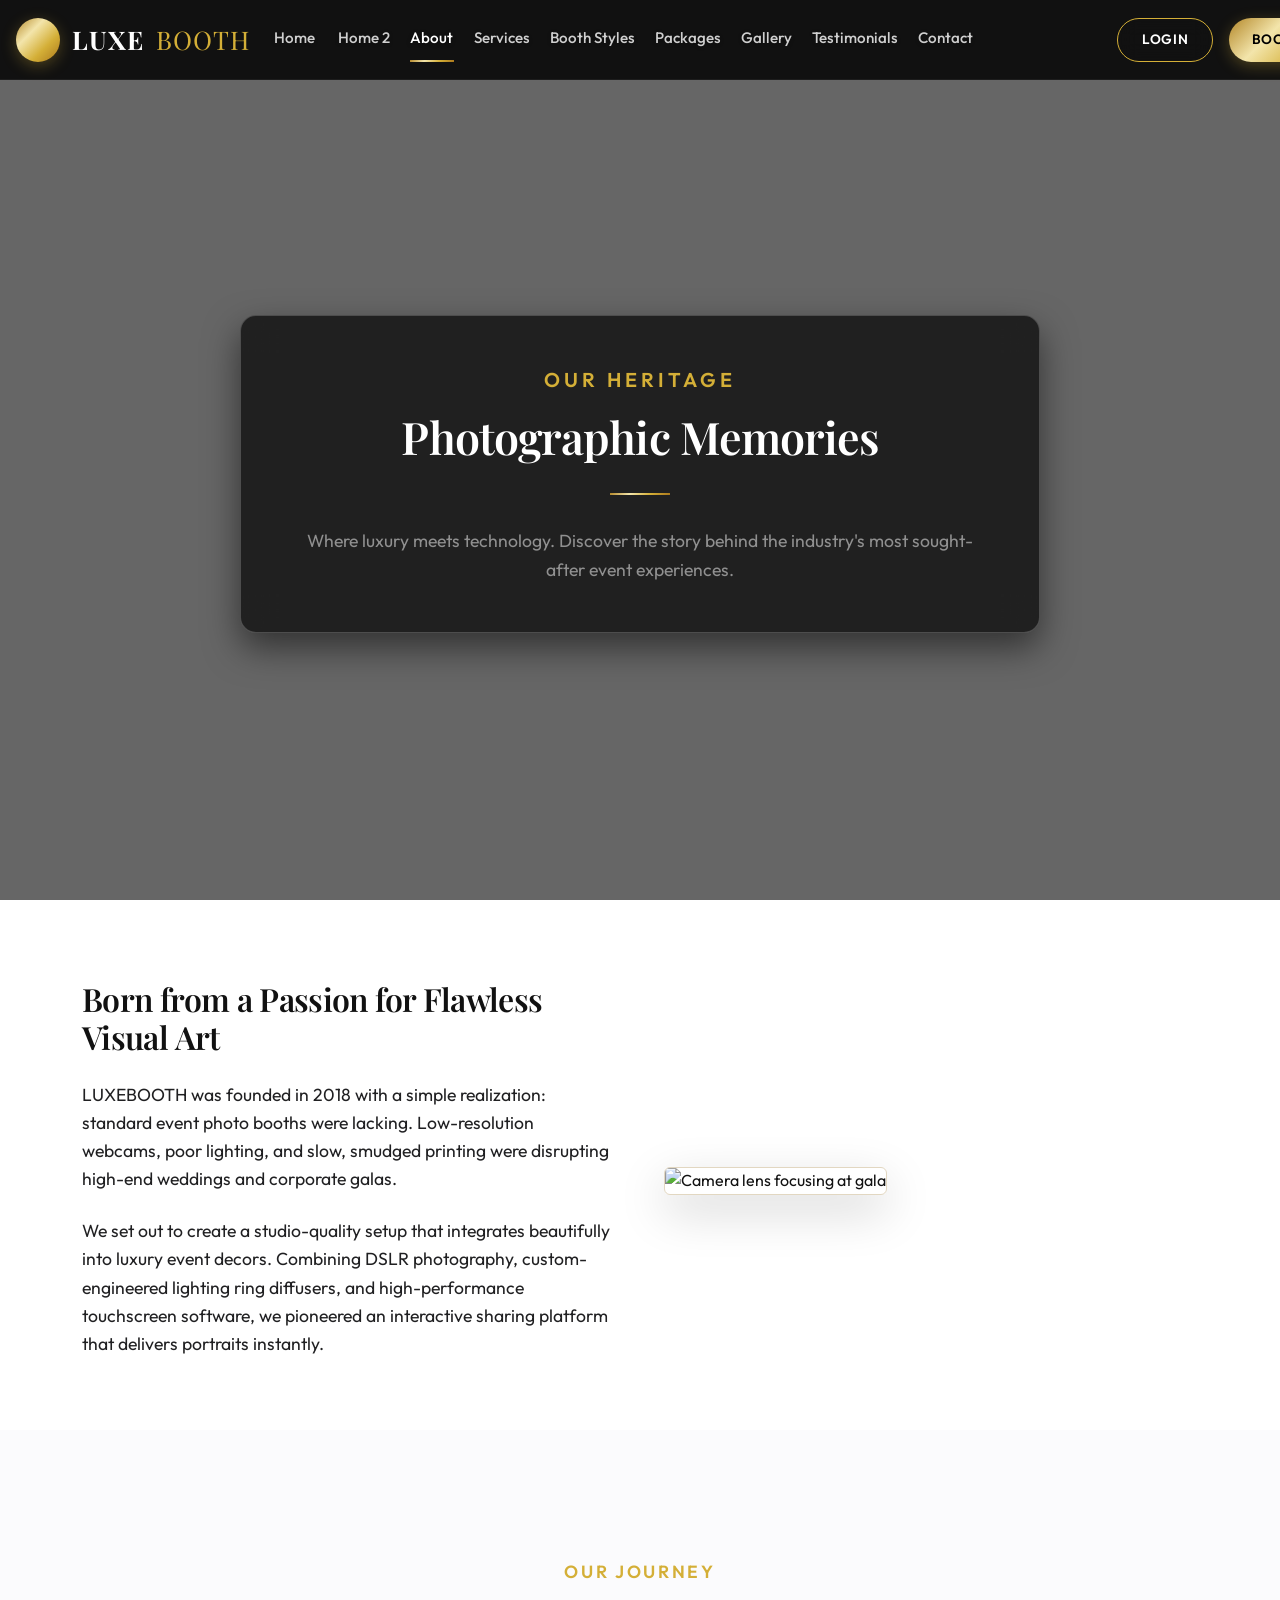
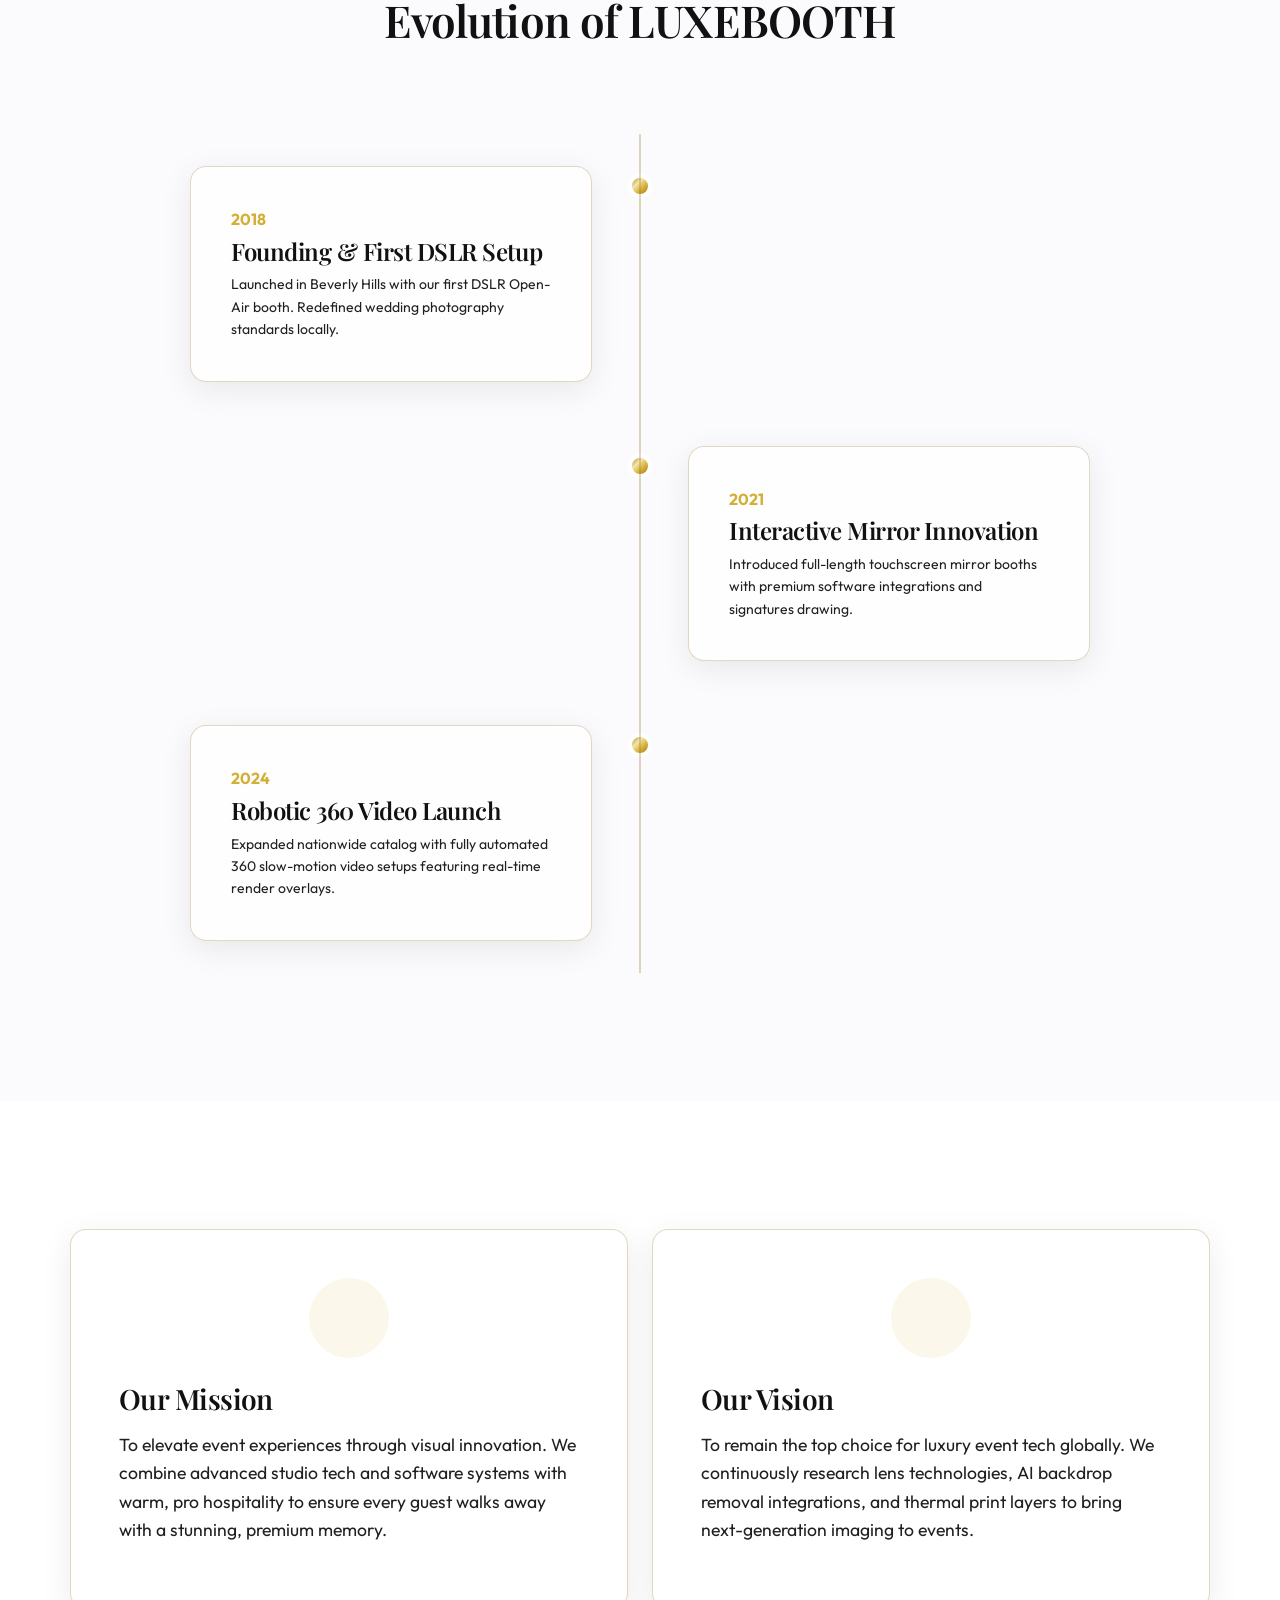
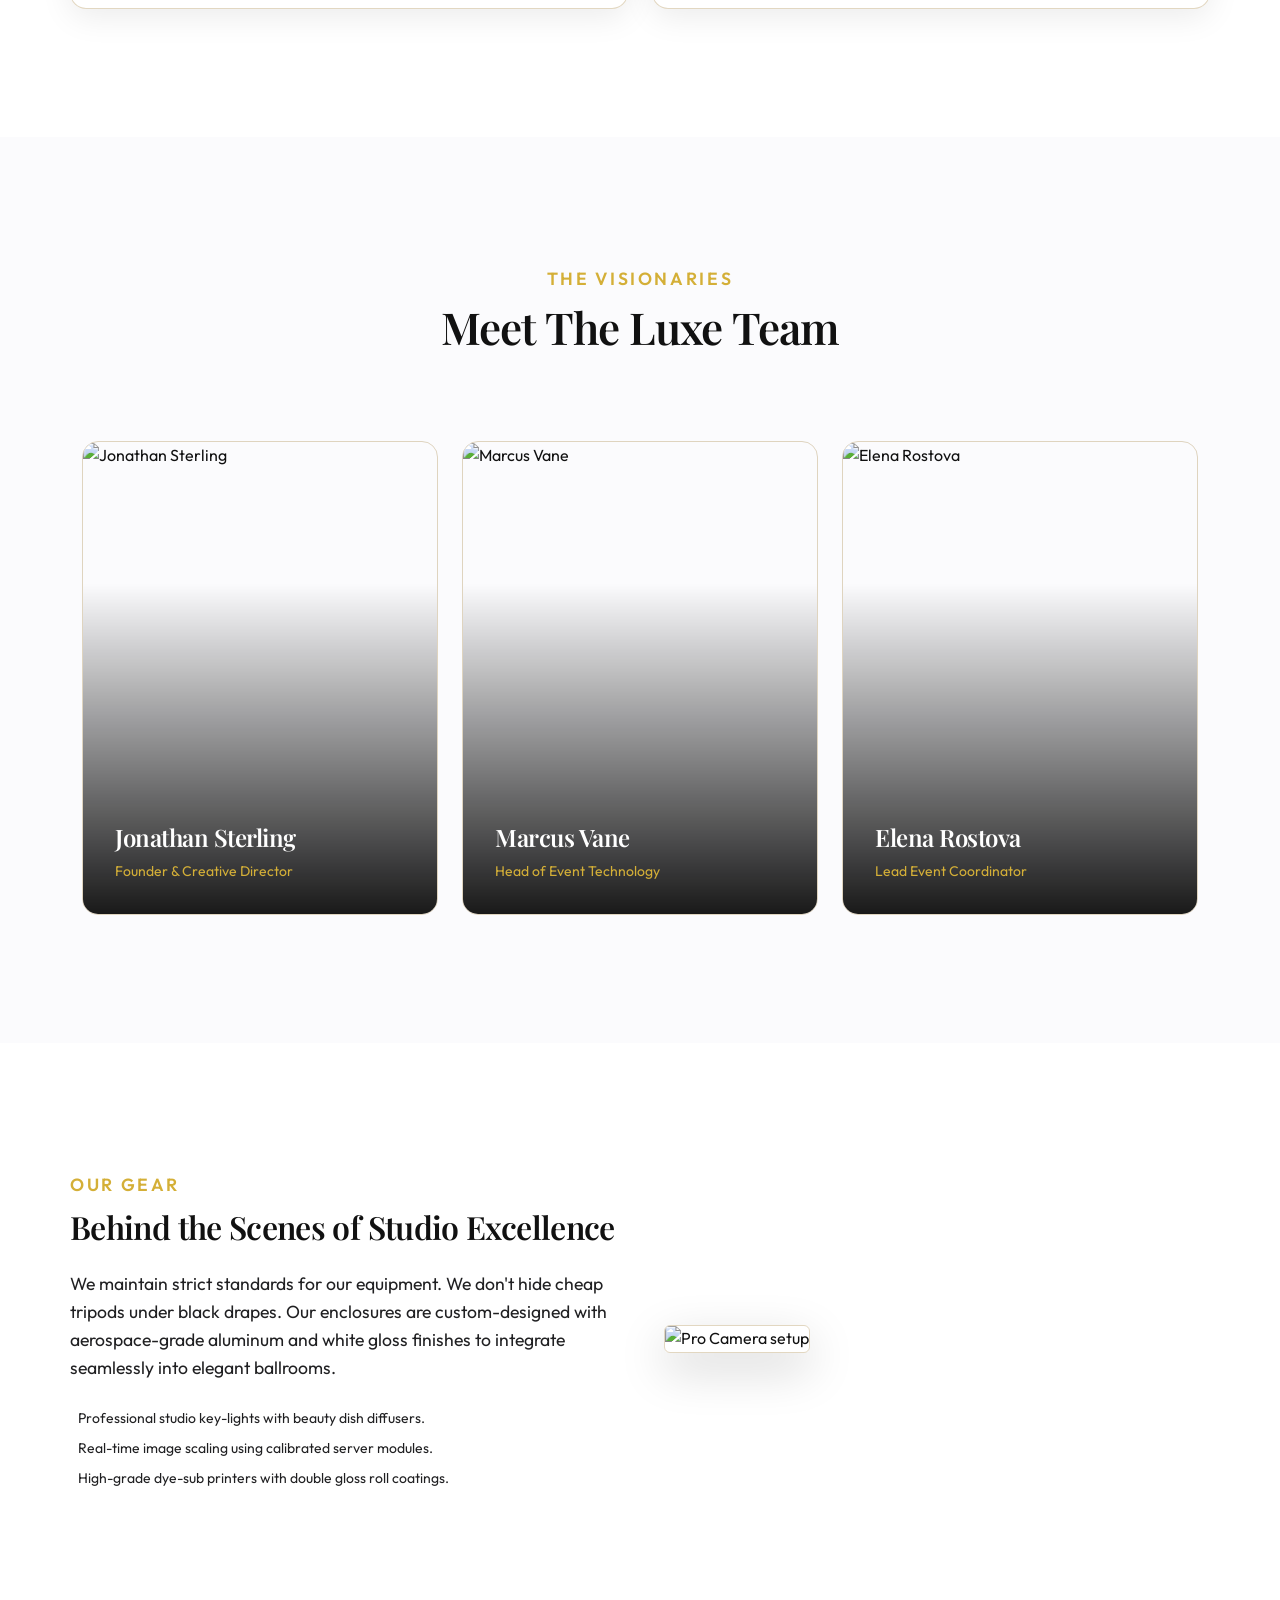
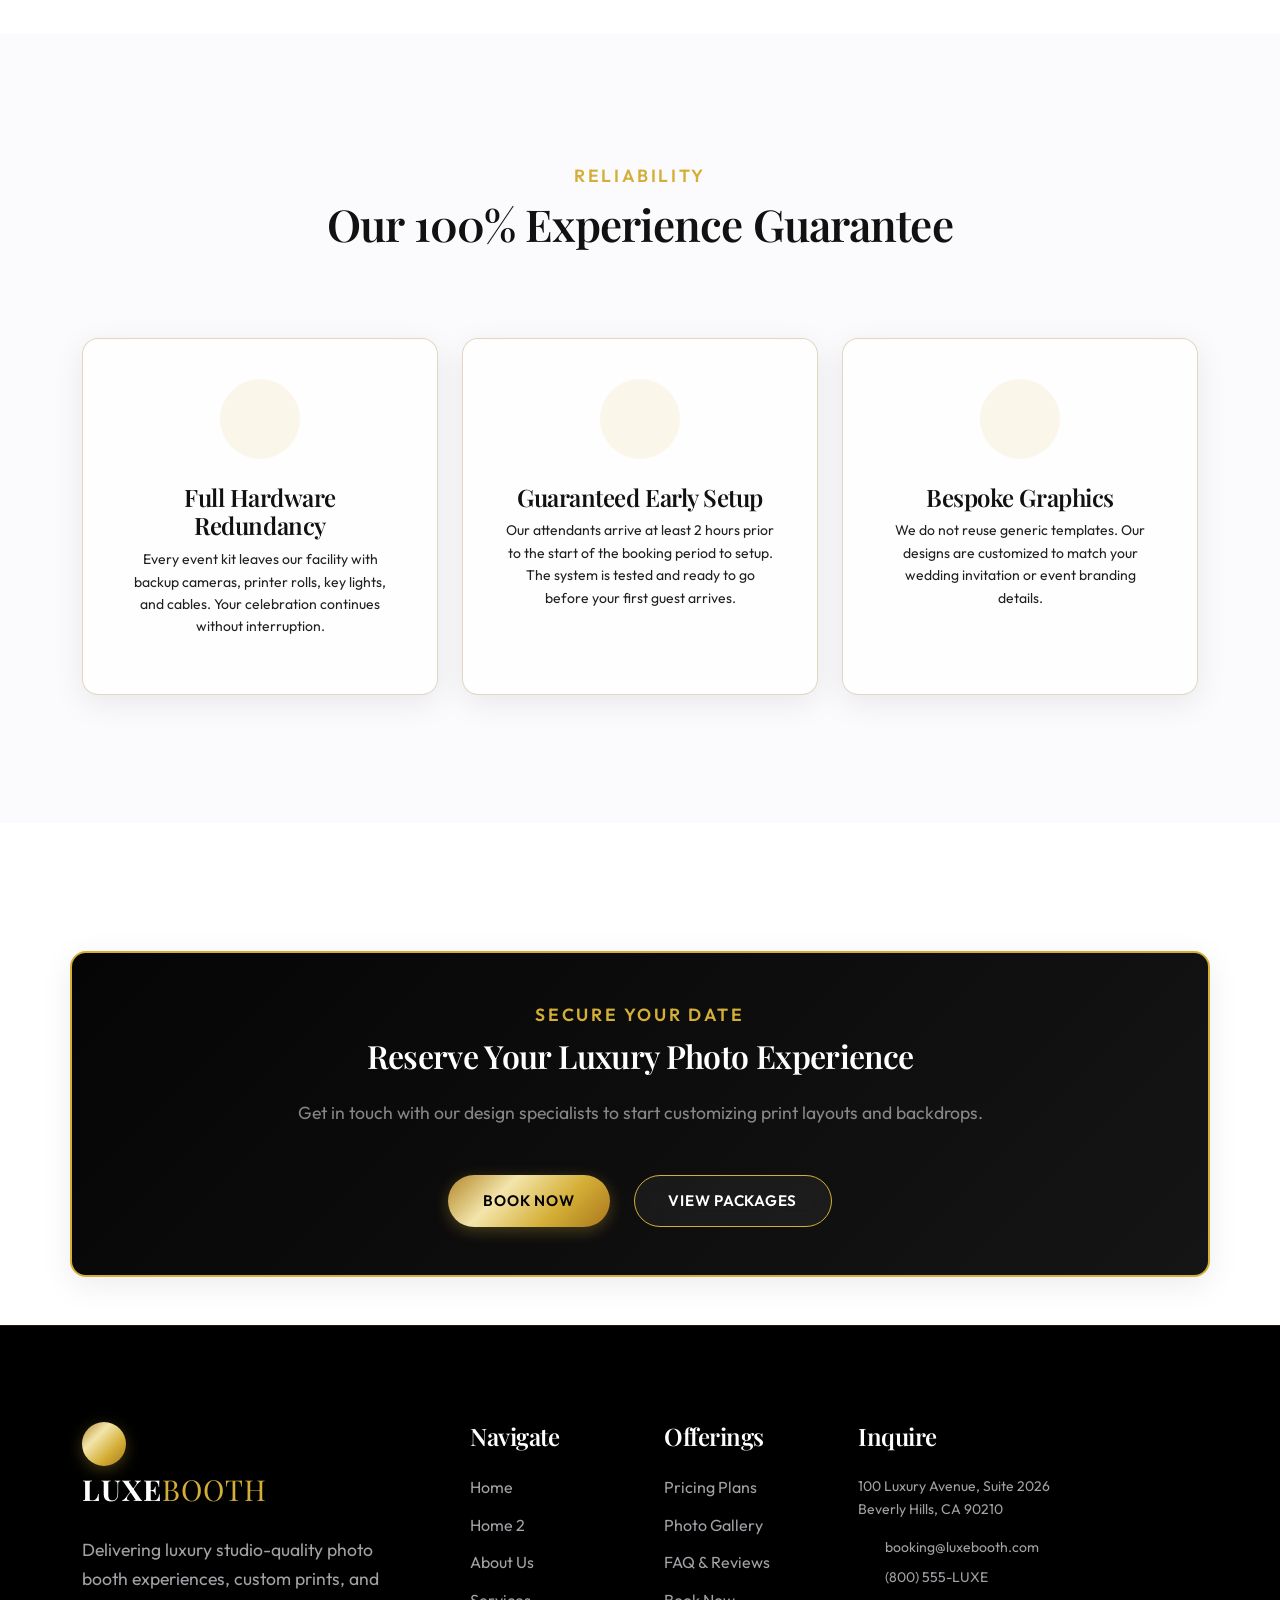
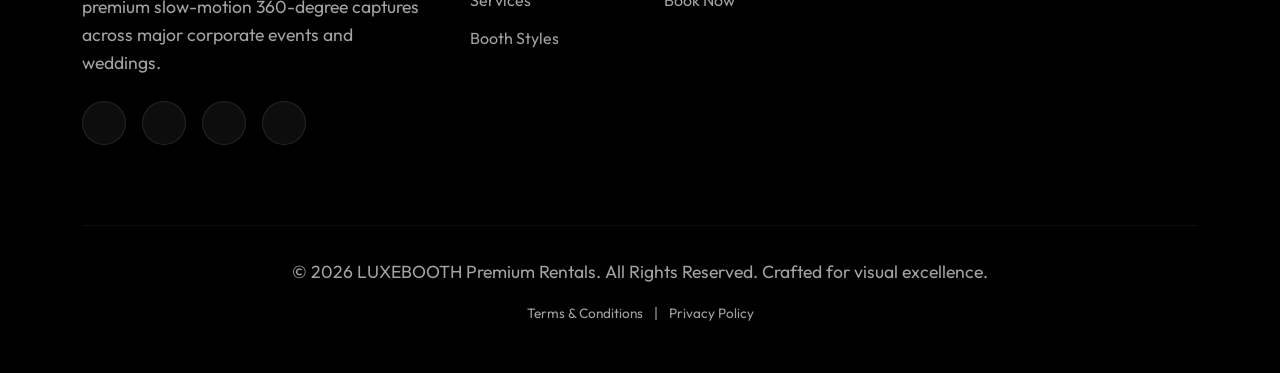
==== commit eb480479: "SDVFV" ====
--- a/about.html
+++ b/about.html
@@ -136,7 +136,7 @@
         style="max-width: 800px; border-color: rgba(255,255,255,0.2); background: rgba(10, 10, 10, 0.75); box-shadow: 0 15px 35px rgba(0,0,0,0.5);">
         <span class="hero-subtitle mb-3 d-inline-block" style="color: var(--gold-primary);">Our Heritage</span>
         <h1 class="hero-title text-white text-nowrap mx-auto"
-          style="font-size: clamp(1.2rem, 3.5vw, 3.5rem); margin-bottom: 0;">Premium Photographic Memories</h1>
+          style="font-size: clamp(1.2rem, 3.5vw, 3.5rem); margin-bottom: 0;"> Photographic Memories</h1>
         <div style="width: 60px; height: 2px; background: var(--gold-gradient); margin: 2rem auto;"></div>
         <p class="text-white-50 mb-0" style="font-size: 1.1rem; line-height: 1.6;">Where luxury meets technology.
           Discover the story behind the industry's most sought-after event experiences.</p>
--- a/css/style.css
+++ b/css/style.css
@@ -801,14 +801,27 @@
 }
 
 /* Event categories section */
+.category-img-wrapper {
+  width: 120px;
+  height: 120px;
+  border-radius: 50%;
+  overflow: hidden;
+  margin-bottom: -60px;
+  position: relative;
+  z-index: 2;
+  border: 4px solid var(--bg-card);
+  box-shadow: 0 5px 15px rgba(0,0,0,0.1);
+}
+
 .category-card {
   background: var(--bg-card);
   border: 1px solid var(--border-glass);
   border-radius: var(--border-radius-lg);
-  padding: 3rem 2rem;
+  padding: 5rem 2rem 2.5rem;
   text-align: center;
   transition: var(--transition-smooth);
   height: 100%;
+  box-shadow: 0 4px 20px rgba(0,0,0,0.05);
 }
 
 .category-card:hover {
